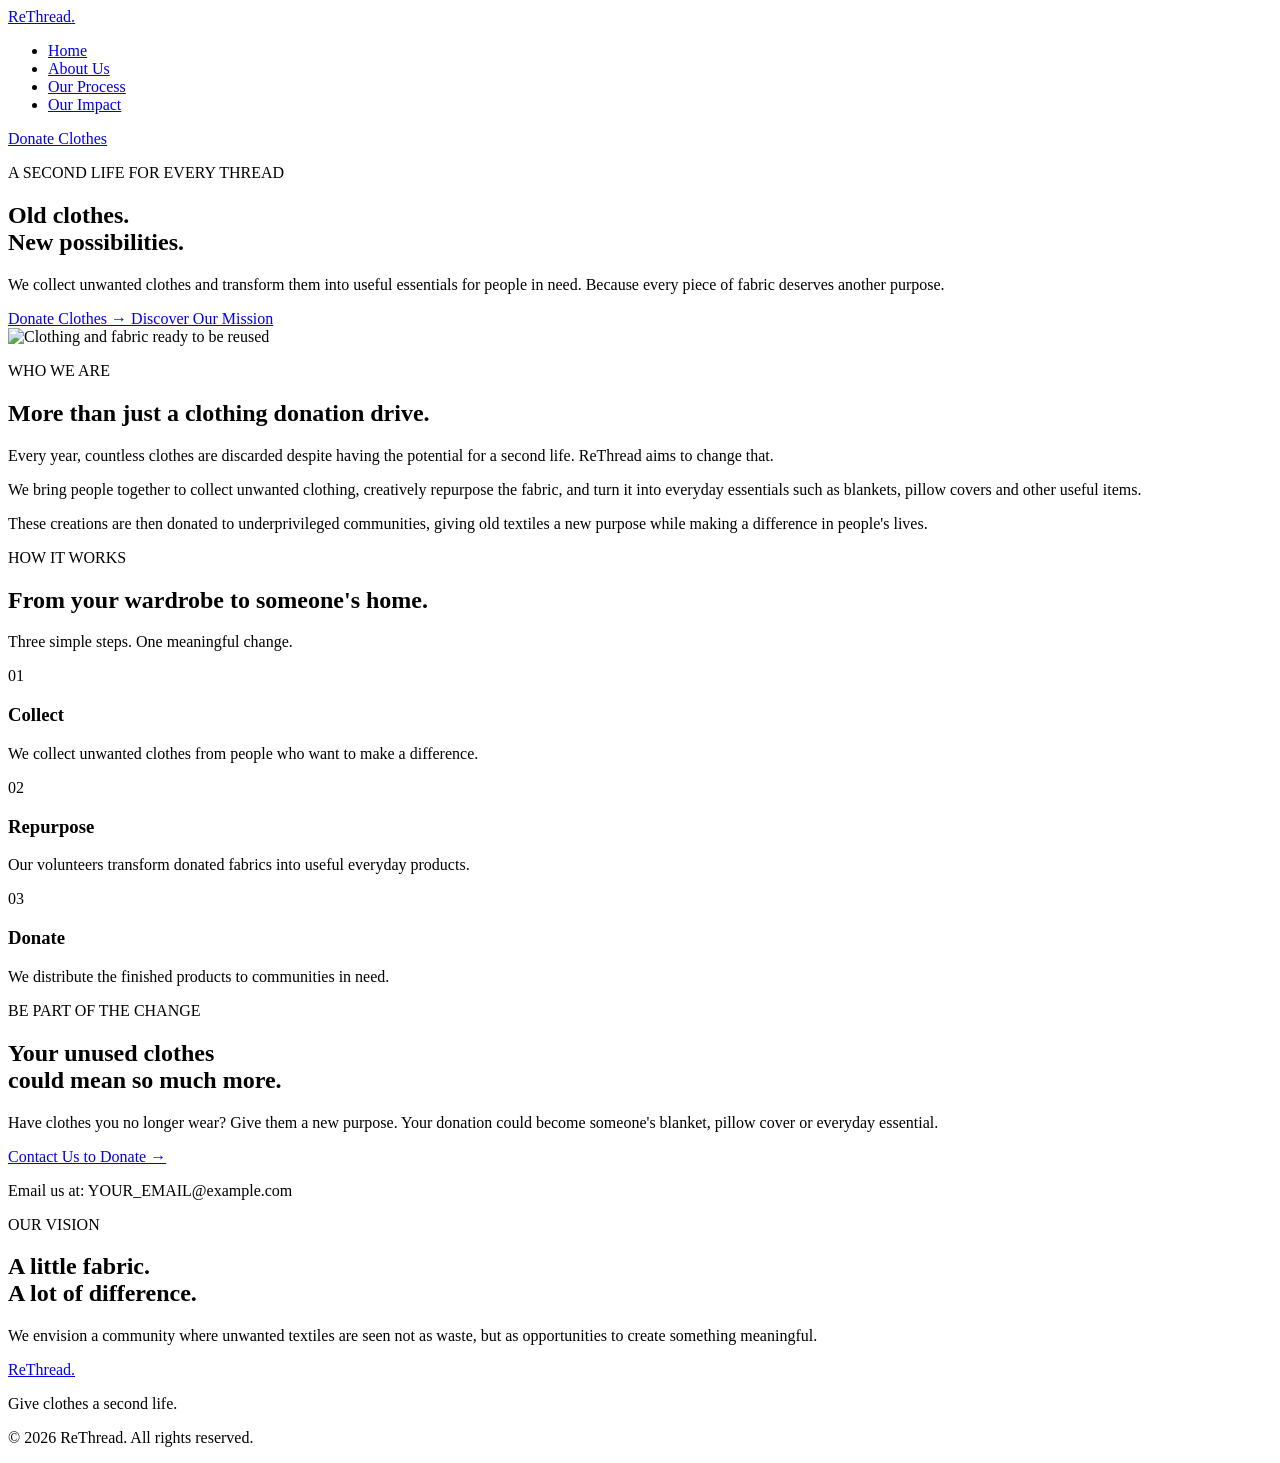
==== index.html @ fa3f4765 "Create index.html" ====
<!DOCTYPE html>
<html lang="en">
<head>
    <meta charset="UTF-8">
    <meta name="viewport" content="width=device-width, initial-scale=1.0">

    <title>ReThread | Give Clothes a Second Life</title>

    <meta name="description" content="ReThread transforms unwanted clothes into useful essentials for people in need. Donate, reuse and make a difference.">

    <link rel="stylesheet" href="style.css">
</head>

<body>

    <!-- NAVIGATION BAR -->
    <header>
        <nav class="navbar">
            <a href="#" class="logo">ReThread<span>.</span></a>

            <ul class="nav-links">
                <li><a href="#home">Home</a></li>
                <li><a href="#about">About Us</a></li>
                <li><a href="#process">Our Process</a></li>
                <li><a href="#impact">Our Impact</a></li>
            </ul>

            <a href="#donate" class="nav-button">Donate Clothes</a>
        </nav>
    </header>


    <!-- HERO SECTION -->
    <section class="hero" id="home">

        <div class="hero-content">
            <p class="eyebrow">A SECOND LIFE FOR EVERY THREAD</p>

            <h1>Old clothes.<br>
                <span>New possibilities.</span>
            </h1>

            <p class="hero-description">
                We collect unwanted clothes and transform them into
                useful essentials for people in need. Because every
                piece of fabric deserves another purpose.
            </p>

            <div class="hero-buttons">
                <a href="#donate" class="primary-button">
                    Donate Clothes →
                </a>

                <a href="#about" class="secondary-button">
                    Discover Our Mission
                </a>
            </div>
        </div>

        <div class="hero-image">
            <img
                src="https://images.unsplash.com/photo-1558618666-fcd25c85cd64?w=900"
                alt="Clothing and fabric ready to be reused">
        </div>

    </section>


    <!-- ABOUT SECTION -->
    <section class="about section" id="about">

        <div class="section-heading">
            <p class="eyebrow">WHO WE ARE</p>
            <h2>More than just a clothing donation drive.</h2>
        </div>

        <div class="about-content">
            <p>
                Every year, countless clothes are discarded despite
                having the potential for a second life.
                ReThread aims to change that.
            </p>

            <p>
                We bring people together to collect unwanted clothing,
                creatively repurpose the fabric, and turn it into
                everyday essentials such as blankets, pillow covers
                and other useful items.
            </p>

            <p>
                These creations are then donated to underprivileged
                communities, giving old textiles a new purpose
                while making a difference in people's lives.
            </p>
        </div>

    </section>


    <!-- PROCESS SECTION -->
    <section class="process section" id="process">

        <div class="section-heading">
            <p class="eyebrow">HOW IT WORKS</p>
            <h2>From your wardrobe to someone's home.</h2>
            <p>Three simple steps. One meaningful change.</p>
        </div>

        <div class="process-cards">

            <div class="process-card">
                <span class="number">01</span>
                <h3>Collect</h3>
                <p>
                    We collect unwanted clothes from people
                    who want to make a difference.
                </p>
            </div>

            <div class="process-card">
                <span class="number">02</span>
                <h3>Repurpose</h3>
                <p>
                    Our volunteers transform donated fabrics
                    into useful everyday products.
                </p>
            </div>

            <div class="process-card">
                <span class="number">03</span>
                <h3>Donate</h3>
                <p>
                    We distribute the finished products
                    to communities in need.
                </p>
            </div>

        </div>

    </section>


    <!-- DONATION SECTION -->
    <section class="donate section" id="donate">

        <p class="eyebrow">BE PART OF THE CHANGE</p>

        <h2>Your unused clothes<br>
            could mean so much more.</h2>

        <p>
            Have clothes you no longer wear?
            Give them a new purpose. Your donation could
            become someone's blanket, pillow cover or
            everyday essential.
        </p>

        <a href="mailto:YOUR_EMAIL@example.com?subject=Clothing%20Donation%20-%20ReThread"
           class="primary-button">
            Contact Us to Donate →
        </a>

        <p class="email-note">
            Email us at: YOUR_EMAIL@example.com
        </p>

    </section>


    <!-- IMPACT SECTION -->
    <section class="impact section" id="impact">

        <p class="eyebrow">OUR VISION</p>

        <h2>A little fabric.<br>
            A lot of difference.</h2>

        <p>
            We envision a community where unwanted textiles
            are seen not as waste, but as opportunities to
            create something meaningful.
        </p>

    </section>


    <!-- FOOTER -->
    <footer>
        <a href="#home" class="logo">ReThread<span>.</span></a>

        <p>Give clothes a second life.</p>

        <p class="copyright">
            © 2026 ReThread. All rights reserved.
        </p>
    </footer>


    <script src="script.js"></script>

</body>
</html>
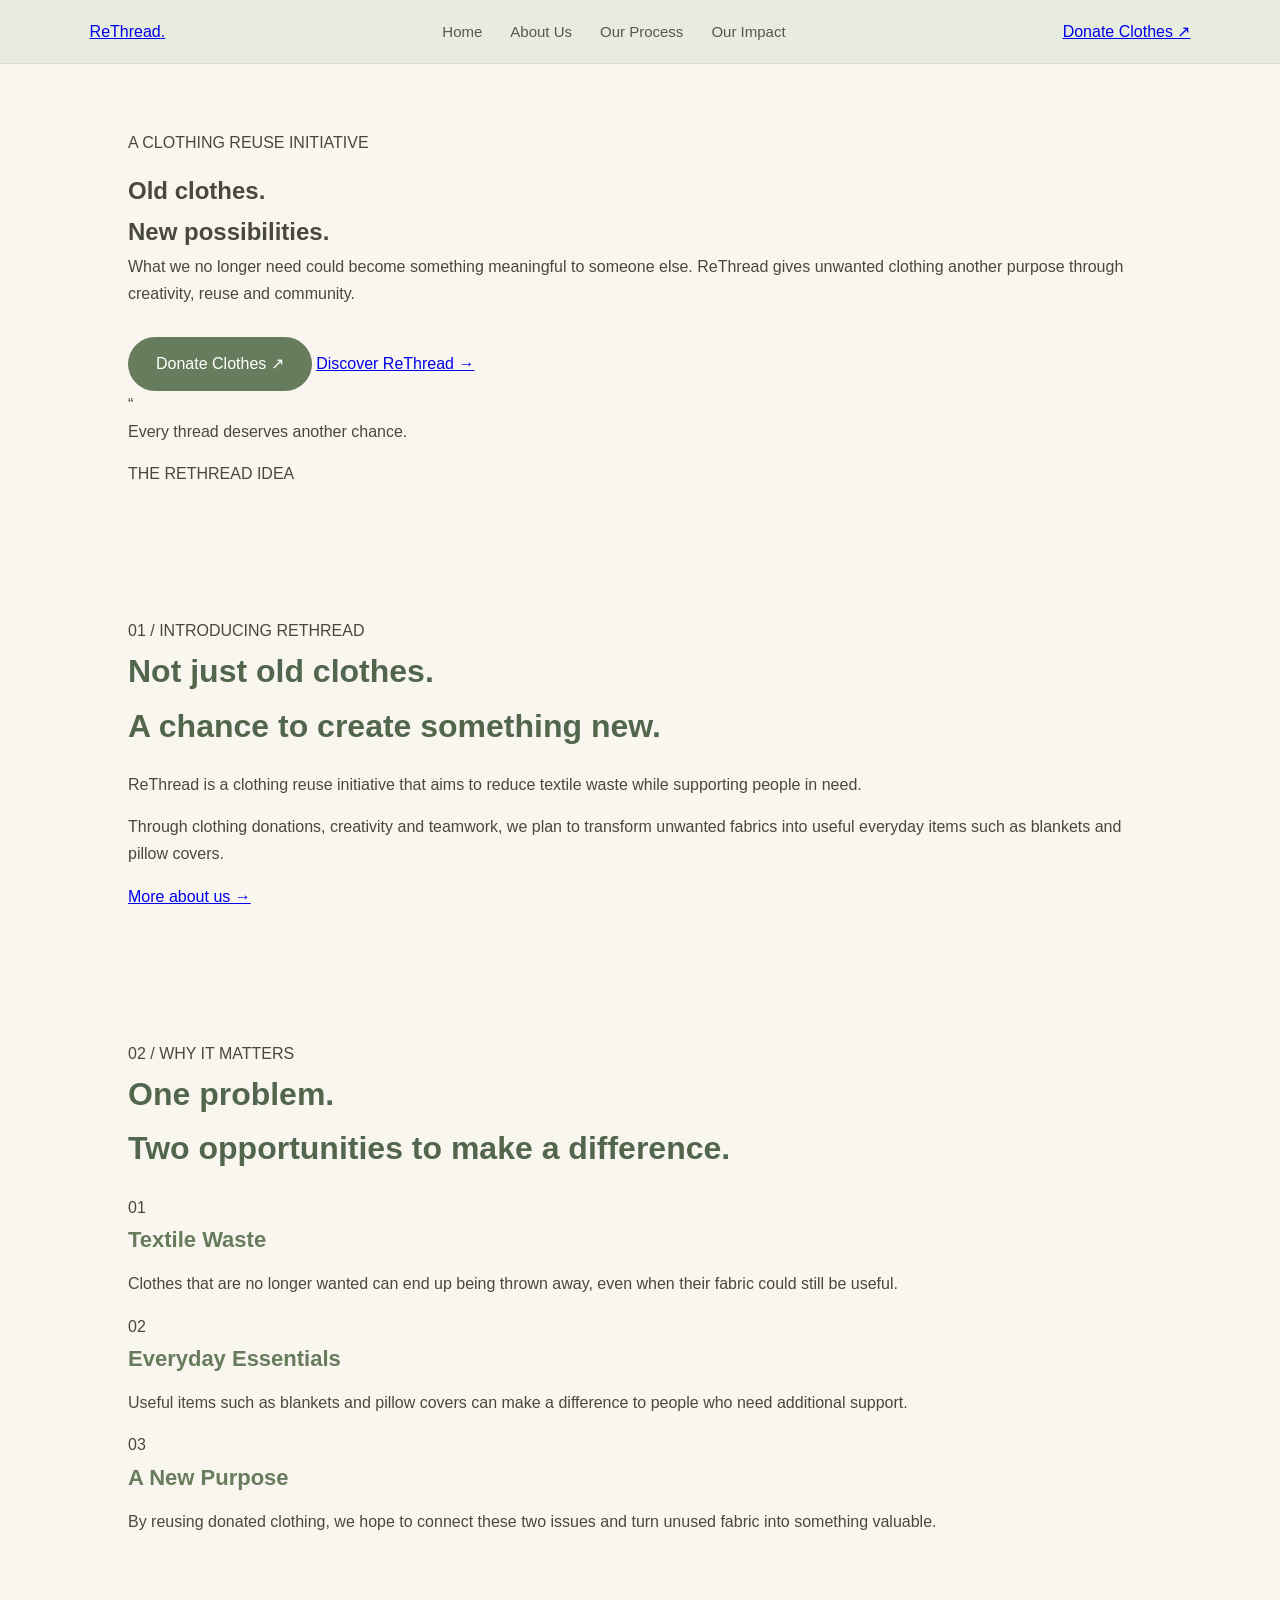
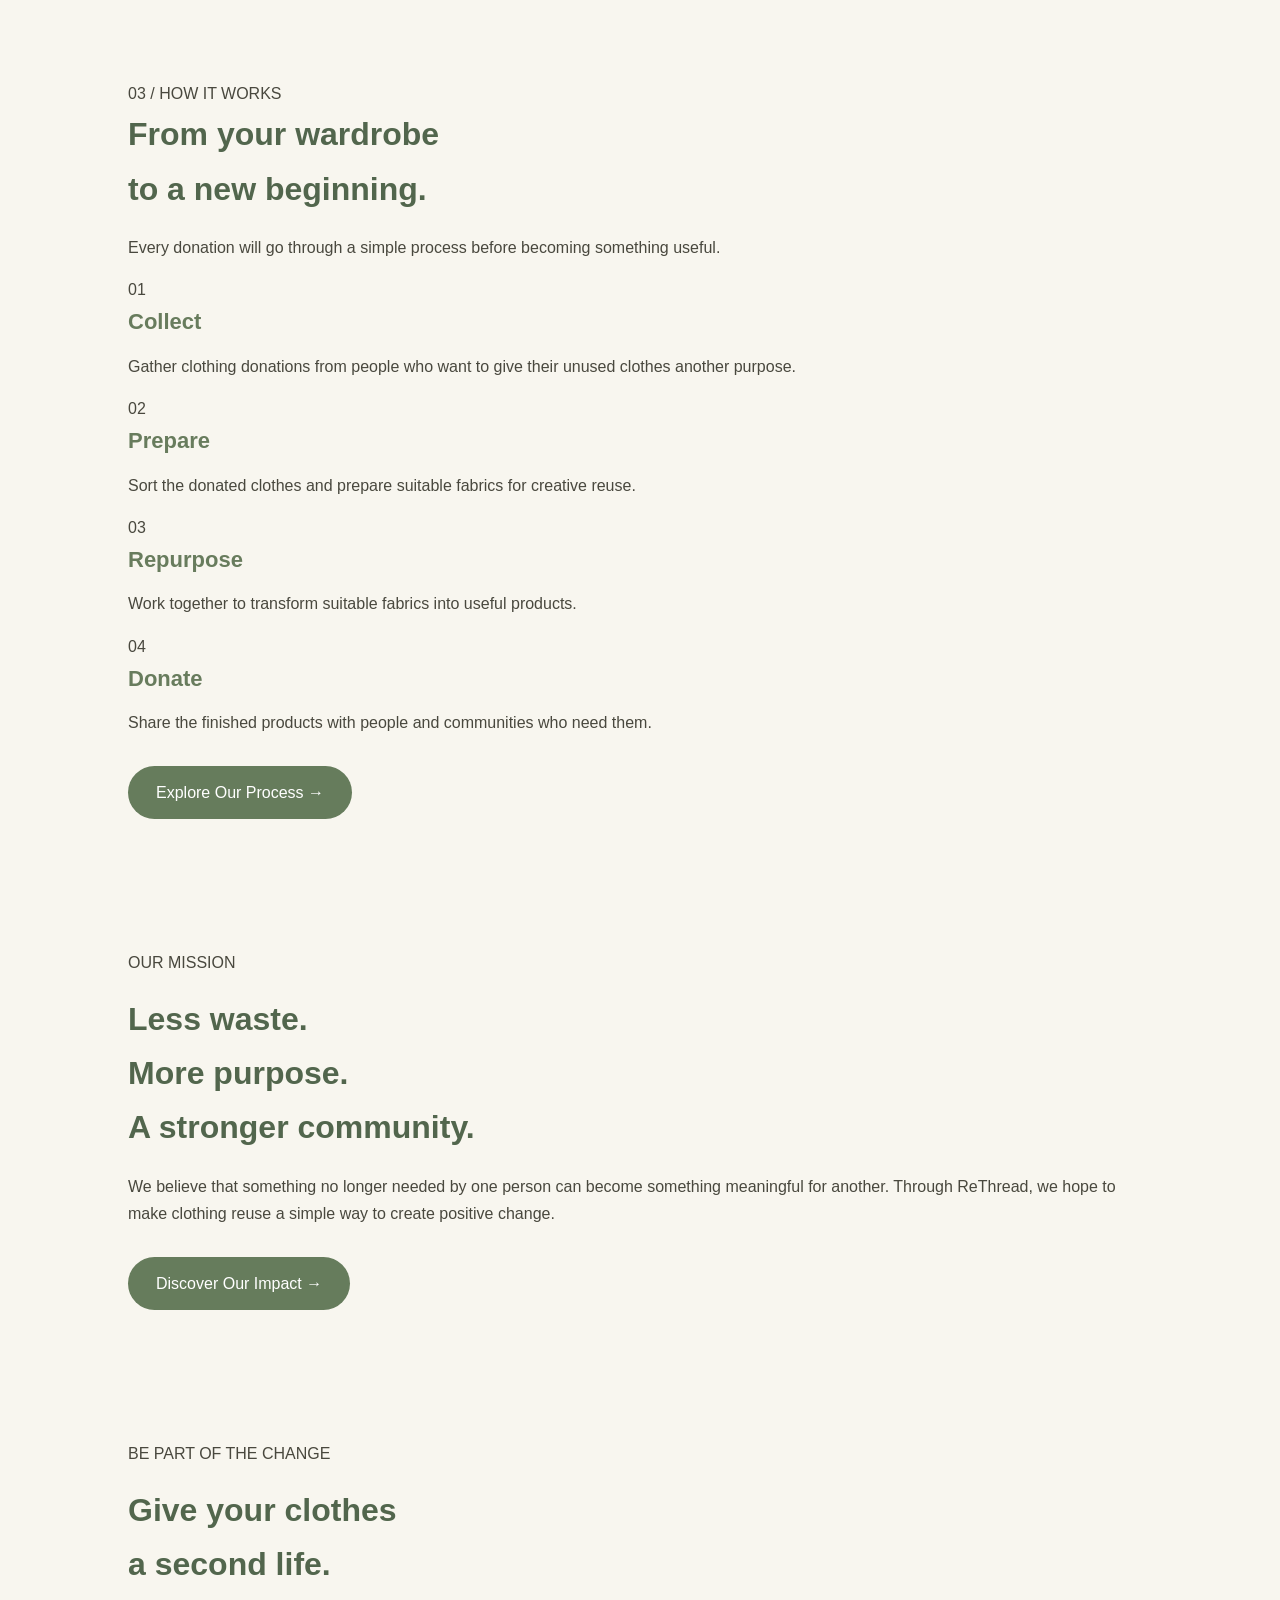
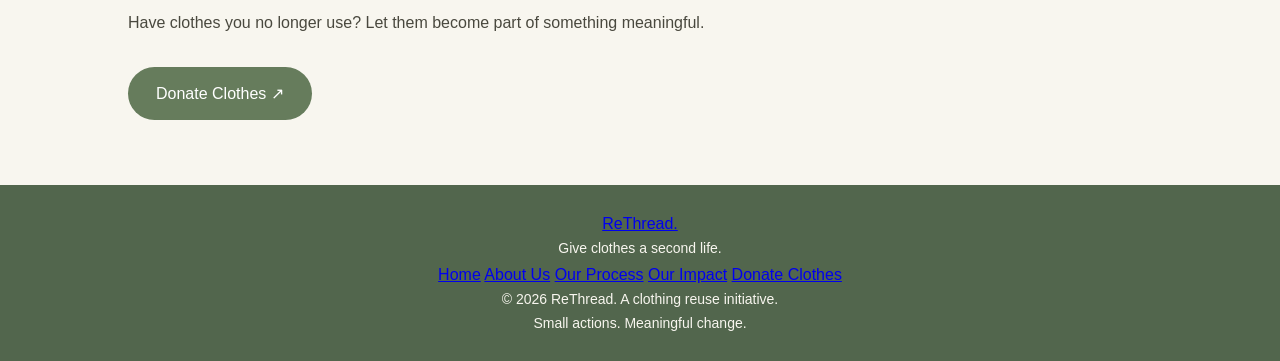
==== commit 6e9227ec: "Update index.html" ====
--- a/index.html
+++ b/index.html
@@ -4,11 +4,7 @@
 <head>
     <meta charset="UTF-8">
     <meta name="viewport" content="width=device-width, initial-scale=1.0">
-
     <title>ReThread | Give Clothes a Second Life</title>
-
-    <meta name="description" content="ReThread transforms unwanted clothes into useful essentials for people in need. Donate, reuse and make a difference.">
-
     <link rel="stylesheet" href="style.css">
 </head>
 
@@ -17,188 +13,273 @@
     <!-- NAVIGATION BAR -->
     <header>
         <nav class="navbar">
-            <a href="#" class="logo">ReThread<span>.</span></a>
+            <a href="index.html" class="logo">ReThread<span>.</span></a>
 
             <ul class="nav-links">
-                <li><a href="#home">Home</a></li>
-                <li><a href="#about">About Us</a></li>
-                <li><a href="#process">Our Process</a></li>
-                <li><a href="#impact">Our Impact</a></li>
+                <li><a href="index.html" class="active">Home</a></li>
+                <li><a href="about.html">About Us</a></li>
+                <li><a href="process.html">Our Process</a></li>
+                <li><a href="impact.html">Our Impact</a></li>
             </ul>
 
-            <a href="#donate" class="nav-button">Donate Clothes</a>
+            <a href="donate.html" class="nav-button">Donate Clothes ↗</a>
         </nav>
     </header>
 
 
-    <!-- HERO SECTION -->
-    <section class="hero" id="home">
-
-        <div class="hero-content">
-            <p class="eyebrow">A SECOND LIFE FOR EVERY THREAD</p>
-
-            <h1>Old clothes.<br>
-                <span>New possibilities.</span>
-            </h1>
-
-            <p class="hero-description">
-                We collect unwanted clothes and transform them into
-                useful essentials for people in need. Because every
-                piece of fabric deserves another purpose.
+    <main>
+
+        <!-- HERO SECTION -->
+        <section class="home-hero">
+            <div class="hero-content">
+                <p class="eyebrow">A CLOTHING REUSE INITIATIVE</p>
+
+                <h1>
+                    Old clothes.<br>
+                    <span>New possibilities.</span>
+                </h1>
+
+                <p class="hero-description">
+                    What we no longer need could become something
+                    meaningful to someone else. ReThread gives
+                    unwanted clothing another purpose through
+                    creativity, reuse and community.
+                </p>
+
+                <div class="hero-buttons">
+                    <a href="donate.html" class="button">
+                        Donate Clothes ↗
+                    </a>
+
+                    <a href="about.html" class="text-link">
+                        Discover ReThread →
+                    </a>
+                </div>
+            </div>
+
+            <div class="hero-side">
+                <div class="hero-quote">
+                    <span class="quote-mark">“</span>
+                    <p>
+                        Every thread deserves another chance.
+                    </p>
+                    <span class="quote-label">THE RETHREAD IDEA</span>
+                </div>
+            </div>
+        </section>
+
+
+        <!-- INTRODUCTION -->
+        <section class="home-intro">
+            <div class="section-label">
+                <span>01</span> / INTRODUCING RETHREAD
+            </div>
+
+            <div class="intro-content">
+                <h2>
+                    Not just old clothes.<br>
+                    <span>A chance to create something new.</span>
+                </h2>
+
+                <div class="intro-text">
+                    <p>
+                        ReThread is a clothing reuse initiative
+                        that aims to reduce textile waste while
+                        supporting people in need.
+                    </p>
+
+                    <p>
+                        Through clothing donations, creativity
+                        and teamwork, we plan to transform
+                        unwanted fabrics into useful everyday
+                        items such as blankets and pillow covers.
+                    </p>
+
+                    <a href="about.html" class="text-link">
+                        More about us →
+                    </a>
+                </div>
+            </div>
+        </section>
+
+
+        <!-- WHY RETHREAD -->
+        <section class="home-problem">
+            <div class="section-label">
+                <span>02</span> / WHY IT MATTERS
+            </div>
+
+            <h2>
+                One problem.<br>
+                Two opportunities to make a difference.
+            </h2>
+
+            <div class="problem-grid">
+
+                <div class="problem-card">
+                    <span class="card-number">01</span>
+                    <h3>Textile Waste</h3>
+                    <p>
+                        Clothes that are no longer wanted can
+                        end up being thrown away, even when
+                        their fabric could still be useful.
+                    </p>
+                </div>
+
+                <div class="problem-card">
+                    <span class="card-number">02</span>
+                    <h3>Everyday Essentials</h3>
+                    <p>
+                        Useful items such as blankets and
+                        pillow covers can make a difference
+                        to people who need additional support.
+                    </p>
+                </div>
+
+                <div class="problem-card featured-card">
+                    <span class="card-number">03</span>
+                    <h3>A New Purpose</h3>
+                    <p>
+                        By reusing donated clothing, we hope
+                        to connect these two issues and turn
+                        unused fabric into something valuable.
+                    </p>
+                </div>
+
+            </div>
+        </section>
+
+
+        <!-- HOW IT WORKS -->
+        <section class="home-process">
+            <div class="section-label">
+                <span>03</span> / HOW IT WORKS
+            </div>
+
+            <div class="process-heading">
+                <h2>From your wardrobe<br>to a new beginning.</h2>
+
+                <p>
+                    Every donation will go through a simple
+                    process before becoming something useful.
+                </p>
+            </div>
+
+            <div class="process-grid">
+
+                <div class="process-card">
+                    <span>01</span>
+                    <h3>Collect</h3>
+                    <p>
+                        Gather clothing donations from
+                        people who want to give their
+                        unused clothes another purpose.
+                    </p>
+                </div>
+
+                <div class="process-card">
+                    <span>02</span>
+                    <h3>Prepare</h3>
+                    <p>
+                        Sort the donated clothes and
+                        prepare suitable fabrics for
+                        creative reuse.
+                    </p>
+                </div>
+
+                <div class="process-card">
+                    <span>03</span>
+                    <h3>Repurpose</h3>
+                    <p>
+                        Work together to transform
+                        suitable fabrics into useful
+                        products.
+                    </p>
+                </div>
+
+                <div class="process-card">
+                    <span>04</span>
+                    <h3>Donate</h3>
+                    <p>
+                        Share the finished products
+                        with people and communities
+                        who need them.
+                    </p>
+                </div>
+
+            </div>
+
+            <a href="process.html" class="button">
+                Explore Our Process →
+            </a>
+        </section>
+
+
+        <!-- MISSION -->
+        <section class="home-mission">
+            <p class="eyebrow">OUR MISSION</p>
+
+            <h2>
+                Less waste.<br>
+                More purpose.<br>
+                A stronger community.
+            </h2>
+
+            <p>
+                We believe that something no longer needed
+                by one person can become something meaningful
+                for another. Through ReThread, we hope to
+                make clothing reuse a simple way to create
+                positive change.
             </p>
 
-            <div class="hero-buttons">
-                <a href="#donate" class="primary-button">
-                    Donate Clothes →
-                </a>
-
-                <a href="#about" class="secondary-button">
-                    Discover Our Mission
-                </a>
+            <a href="impact.html" class="button light-button">
+                Discover Our Impact →
+            </a>
+        </section>
+
+
+        <!-- FINAL CALL TO ACTION -->
+        <section class="home-cta">
+            <div>
+                <p class="eyebrow">BE PART OF THE CHANGE</p>
+                <h2>Give your clothes<br>a second life.</h2>
+                <p>
+                    Have clothes you no longer use?
+                    Let them become part of something meaningful.
+                </p>
+            </div>
+
+            <a href="donate.html" class="button">
+                Donate Clothes ↗
+            </a>
+        </section>
+
+    </main>
+
+
+    <!-- FOOTER -->
+    <footer class="site-footer">
+        <div class="footer-top">
+            <div>
+                <a href="index.html" class="footer-logo">ReThread.</a>
+                <p>Give clothes a second life.</p>
+            </div>
+
+            <div class="footer-links">
+                <a href="index.html">Home</a>
+                <a href="about.html">About Us</a>
+                <a href="process.html">Our Process</a>
+                <a href="impact.html">Our Impact</a>
+                <a href="donate.html">Donate Clothes</a>
             </div>
         </div>
 
-        <div class="hero-image">
-            <img
-                src="https://images.unsplash.com/photo-1558618666-fcd25c85cd64?w=900"
-                alt="Clothing and fabric ready to be reused">
+        <div class="footer-bottom">
+            <p>© 2026 ReThread. A clothing reuse initiative.</p>
+            <p>Small actions. Meaningful change.</p>
         </div>
-
-    </section>
-
-
-    <!-- ABOUT SECTION -->
-    <section class="about section" id="about">
-
-        <div class="section-heading">
-            <p class="eyebrow">WHO WE ARE</p>
-            <h2>More than just a clothing donation drive.</h2>
-        </div>
-
-        <div class="about-content">
-            <p>
-                Every year, countless clothes are discarded despite
-                having the potential for a second life.
-                ReThread aims to change that.
-            </p>
-
-            <p>
-                We bring people together to collect unwanted clothing,
-                creatively repurpose the fabric, and turn it into
-                everyday essentials such as blankets, pillow covers
-                and other useful items.
-            </p>
-
-            <p>
-                These creations are then donated to underprivileged
-                communities, giving old textiles a new purpose
-                while making a difference in people's lives.
-            </p>
-        </div>
-
-    </section>
-
-
-    <!-- PROCESS SECTION -->
-    <section class="process section" id="process">
-
-        <div class="section-heading">
-            <p class="eyebrow">HOW IT WORKS</p>
-            <h2>From your wardrobe to someone's home.</h2>
-            <p>Three simple steps. One meaningful change.</p>
-        </div>
-
-        <div class="process-cards">
-
-            <div class="process-card">
-                <span class="number">01</span>
-                <h3>Collect</h3>
-                <p>
-                    We collect unwanted clothes from people
-                    who want to make a difference.
-                </p>
-            </div>
-
-            <div class="process-card">
-                <span class="number">02</span>
-                <h3>Repurpose</h3>
-                <p>
-                    Our volunteers transform donated fabrics
-                    into useful everyday products.
-                </p>
-            </div>
-
-            <div class="process-card">
-                <span class="number">03</span>
-                <h3>Donate</h3>
-                <p>
-                    We distribute the finished products
-                    to communities in need.
-                </p>
-            </div>
-
-        </div>
-
-    </section>
-
-
-    <!-- DONATION SECTION -->
-    <section class="donate section" id="donate">
-
-        <p class="eyebrow">BE PART OF THE CHANGE</p>
-
-        <h2>Your unused clothes<br>
-            could mean so much more.</h2>
-
-        <p>
-            Have clothes you no longer wear?
-            Give them a new purpose. Your donation could
-            become someone's blanket, pillow cover or
-            everyday essential.
-        </p>
-
-        <a href="mailto:YOUR_EMAIL@example.com?subject=Clothing%20Donation%20-%20ReThread"
-           class="primary-button">
-            Contact Us to Donate →
-        </a>
-
-        <p class="email-note">
-            Email us at: YOUR_EMAIL@example.com
-        </p>
-
-    </section>
-
-
-    <!-- IMPACT SECTION -->
-    <section class="impact section" id="impact">
-
-        <p class="eyebrow">OUR VISION</p>
-
-        <h2>A little fabric.<br>
-            A lot of difference.</h2>
-
-        <p>
-            We envision a community where unwanted textiles
-            are seen not as waste, but as opportunities to
-            create something meaningful.
-        </p>
-
-    </section>
-
-
-    <!-- FOOTER -->
-    <footer>
-        <a href="#home" class="logo">ReThread<span>.</span></a>
-
-        <p>Give clothes a second life.</p>
-
-        <p class="copyright">
-            © 2026 ReThread. All rights reserved.
-        </p>
     </footer>
-
-
-    <script src="script.js"></script>
 
 </body>
 </html>
--- a/style.css
+++ b/style.css
@@ -0,0 +1,291 @@
+
+/* =========================
+   GENERAL STYLING
+========================= */
+
+* {
+    margin: 0;
+    padding: 0;
+    box-sizing: border-box;
+}
+
+body {
+    font-family: "Trebuchet MS", Arial, sans-serif;
+    background-color: #f8f6ef;
+    color: #49483e;
+    line-height: 1.7;
+}
+
+/* =========================
+   NAVIGATION BAR
+========================= */
+
+header {
+    background-color: #e8ecdf;
+    padding: 18px 7%;
+    border-bottom: 1px solid #d9dfcf;
+}
+
+nav {
+    display: flex;
+    justify-content: space-between;
+    align-items: center;
+    gap: 20px;
+}
+
+nav h1 {
+    color: #52664d;
+    font-size: 30px;
+    letter-spacing: 1px;
+}
+
+nav ul {
+    display: flex;
+    align-items: center;
+    gap: 28px;
+    list-style: none;
+}
+
+nav ul li a {
+    text-decoration: none;
+    color: #55594d;
+    font-size: 15px;
+    transition: color 0.3s ease;
+}
+
+nav ul li a:hover {
+    color: #879b76;
+}
+
+/* =========================
+   GENERAL SECTIONS
+========================= */
+
+main {
+    width: 100%;
+}
+
+section {
+    padding: 65px 10%;
+}
+
+h2 {
+    color: #52664d;
+    font-size: 32px;
+    margin-bottom: 18px;
+    font-weight: 600;
+}
+
+h3 {
+    color: #687c5d;
+    font-size: 22px;
+    margin-bottom: 12px;
+}
+
+p {
+    font-size: 16px;
+    margin-bottom: 15px;
+}
+
+/* =========================
+   HOMEPAGE HERO
+========================= */
+
+.hero {
+    background-color: #e8ecdf;
+    text-align: center;
+    padding: 110px 10%;
+}
+
+.hero h2 {
+    font-size: 48px;
+    max-width: 800px;
+    margin: 0 auto 20px;
+}
+
+.hero p {
+    max-width: 650px;
+    margin: 0 auto;
+    font-size: 18px;
+}
+
+/* =========================
+   OTHER PAGE HERO SECTIONS
+========================= */
+
+.page-hero {
+    background-color: #e8ecdf;
+    text-align: center;
+    padding: 90px 10%;
+}
+
+.page-hero h2 {
+    font-size: 42px;
+}
+
+.page-hero p {
+    max-width: 700px;
+    margin: 0 auto;
+    font-size: 18px;
+}
+
+/* =========================
+   CONTENT SECTIONS
+========================= */
+
+.intro,
+.donation-info,
+.our-story,
+.our-vision,
+.environmental-impact {
+    background-color: #f8f6ef;
+}
+
+.why-rethread,
+.our-values,
+.donation-guidelines,
+.community-impact {
+    background-color: #eeefe6;
+}
+
+.mission,
+.how-to-donate,
+.our-goals,
+.tracking-progress {
+    background-color: #e8ecdf;
+}
+
+/* =========================
+   LISTS
+========================= */
+
+section ul {
+    padding-left: 25px;
+    margin: 15px 0;
+}
+
+section ul li {
+    margin-bottom: 10px;
+}
+
+/* =========================
+   PROCESS STEPS
+========================= */
+
+.process-step {
+    background-color: #eeefe6;
+    margin: 25px auto;
+    padding: 30px;
+    border-radius: 12px;
+    max-width: 900px;
+}
+
+.process-step h3 {
+    color: #52664d;
+}
+
+/* =========================
+   BUTTONS AND LINKS
+========================= */
+
+.button {
+    display: inline-block;
+    background-color: #667c5c;
+    color: white;
+    padding: 13px 28px;
+    border-radius: 30px;
+    text-decoration: none;
+    margin-top: 15px;
+    transition: background-color 0.3s ease,
+                transform 0.3s ease;
+}
+
+.button:hover {
+    background-color: #4f6348;
+    transform: translateY(-2px);
+}
+
+a {
+    transition: color 0.3s ease;
+}
+
+/* =========================
+   CLOSING MESSAGES
+========================= */
+
+.closing-message {
+    text-align: center;
+    background-color: #e8ecdf;
+    padding: 75px 10%;
+}
+
+.closing-message p {
+    max-width: 650px;
+    margin: 0 auto 15px;
+}
+
+/* =========================
+   FOOTER
+========================= */
+
+footer {
+    background-color: #52664d;
+    color: #f8f6ef;
+    text-align: center;
+    padding: 25px;
+}
+
+footer p {
+    margin: 0;
+    font-size: 14px;
+}
+
+/* =========================
+   MOBILE RESPONSIVENESS
+========================= */
+
+@media (max-width: 768px) {
+
+    header {
+        padding: 20px 5%;
+    }
+
+    nav {
+        flex-direction: column;
+    }
+
+    nav ul {
+        flex-wrap: wrap;
+        justify-content: center;
+        gap: 12px 20px;
+    }
+
+    nav ul li a {
+        font-size: 14px;
+    }
+
+    section {
+        padding: 45px 7%;
+    }
+
+    .hero,
+    .page-hero {
+        padding: 70px 7%;
+    }
+
+    .hero h2 {
+        font-size: 34px;
+    }
+
+    .page-hero h2 {
+        font-size: 32px;
+    }
+
+    h2 {
+        font-size: 27px;
+    }
+
+    .process-step {
+        padding: 22px;
+    }
+}
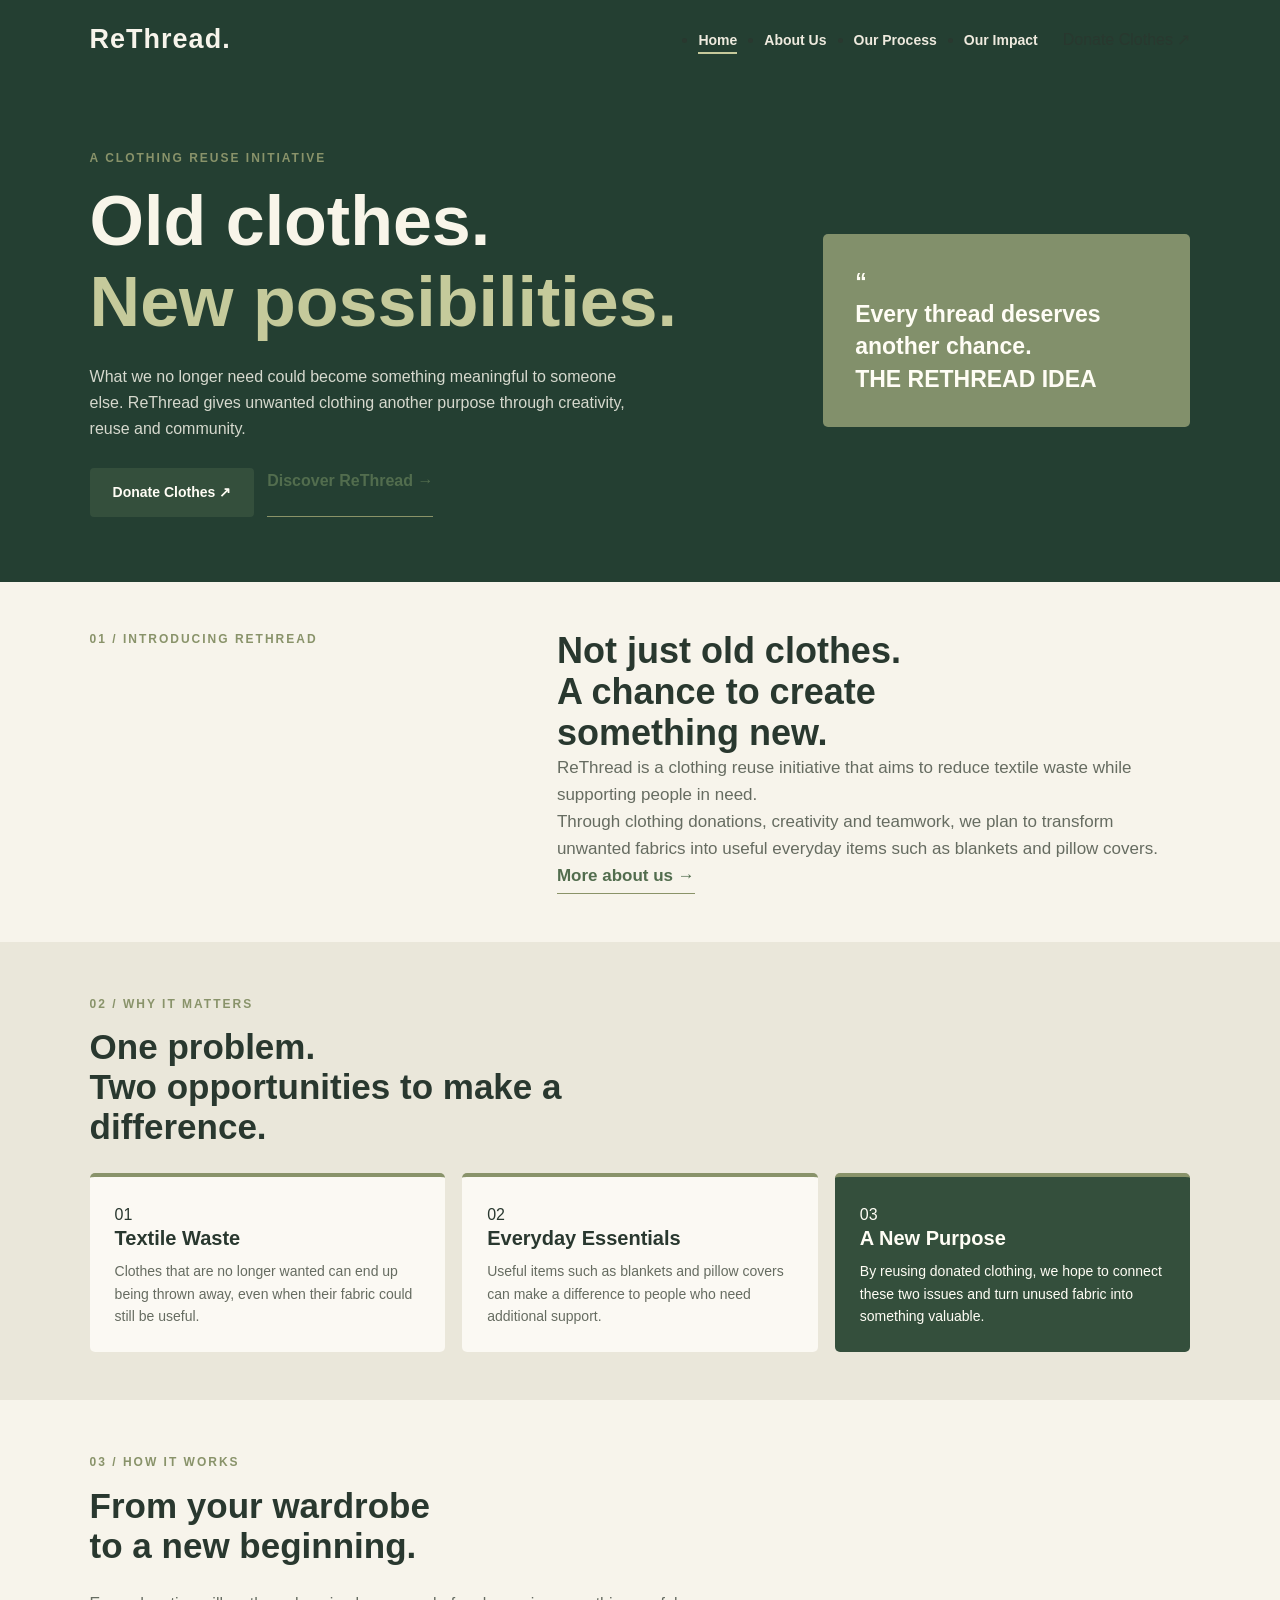
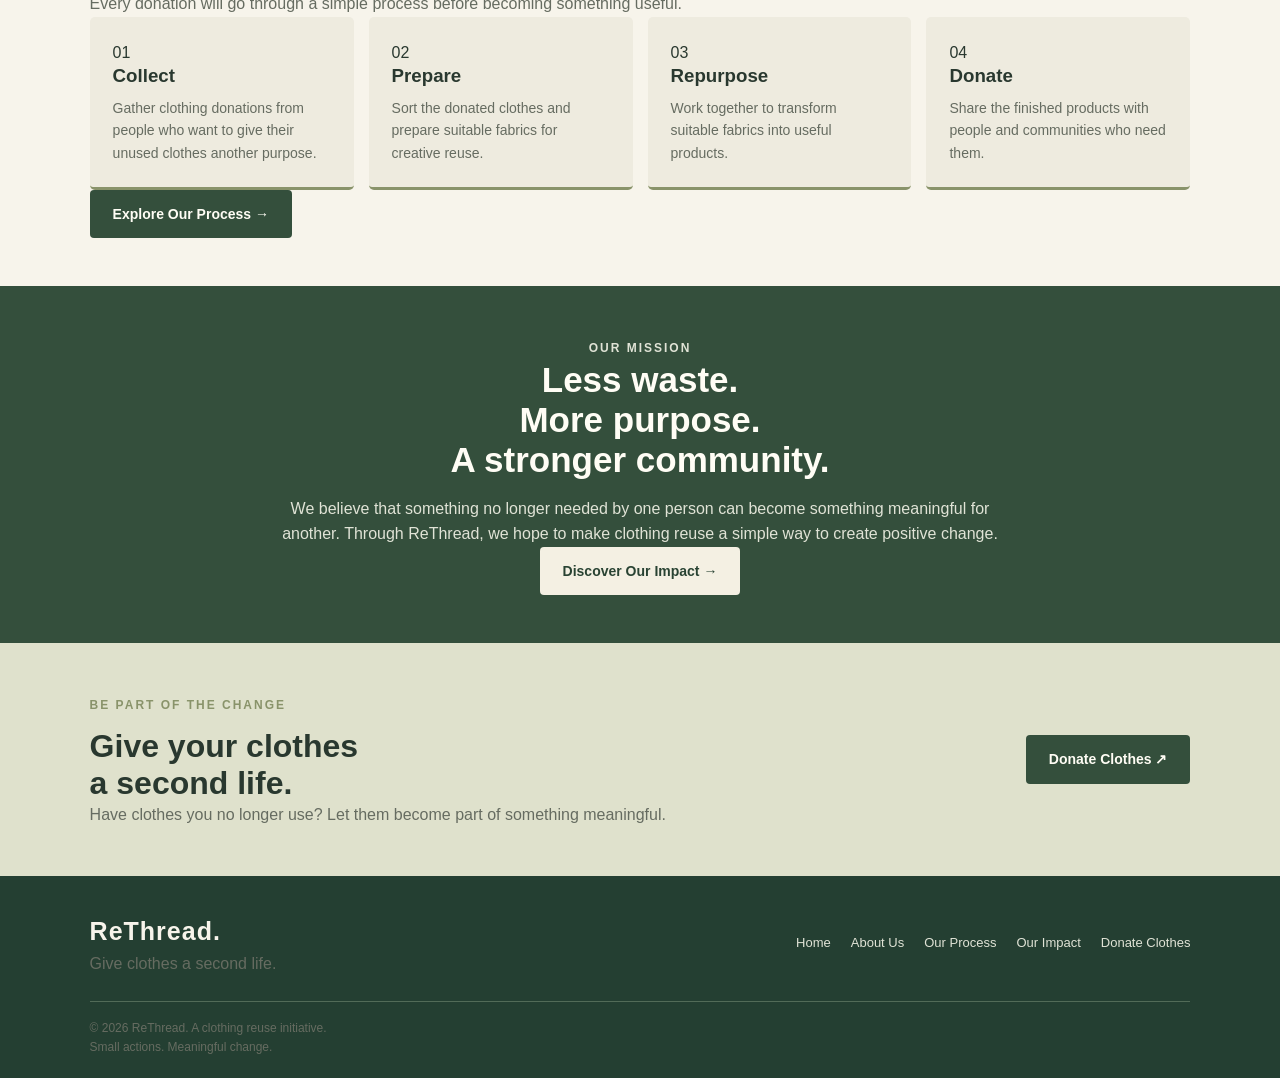
==== commit 5c113ccc: "Update index.html" ====
--- a/index.html
+++ b/index.html
@@ -2,6 +2,7 @@
 <!DOCTYPE html>
 <html lang="en">
 <head>
+    <link rel="icon" type="image/png" href="rethread-favicon.png">
     <meta charset="UTF-8">
     <meta name="viewport" content="width=device-width, initial-scale=1.0">
     <title>ReThread | Give Clothes a Second Life</title>
--- a/style.css
+++ b/style.css
@@ -1,7 +1,9 @@
 
-/* =========================
-   GENERAL STYLING
-========================= */
+/* ================================
+   RETHREAD — MAIN STYLESHEET
+================================ */
+
+/* 1. GENERAL STYLES */
 
 * {
     margin: 0;
@@ -9,283 +11,998 @@
     box-sizing: border-box;
 }
 
+html {
+    scroll-behavior: smooth;
+}
+
 body {
     font-family: "Trebuchet MS", Arial, sans-serif;
-    background-color: #f8f6ef;
-    color: #49483e;
-    line-height: 1.7;
-}
-
-/* =========================
-   NAVIGATION BAR
-========================= */
+    background-color: #f7f4eb;
+    color: #29382f;
+    line-height: 1.6;
+}
+
+a {
+    color: inherit;
+    text-decoration: none;
+}
+
+h1, h2, h3 {
+    line-height: 1.15;
+    font-weight: 700;
+}
+
+p {
+    color: #666c61;
+}
+
+section {
+    padding: 48px 7%;
+}
+
+button, a {
+    transition: 0.25s ease;
+}
+
+
+/* 2. NAVIGATION BAR */
 
 header {
-    background-color: #e8ecdf;
+    background-color: #243f32;
     padding: 18px 7%;
-    border-bottom: 1px solid #d9dfcf;
-}
-
-nav {
+    position: sticky;
+    top: 0;
+    z-index: 100;
+}
+
+.navbar {
     display: flex;
     justify-content: space-between;
     align-items: center;
-    gap: 20px;
-}
-
-nav h1 {
-    color: #52664d;
-    font-size: 30px;
+    gap: 25px;
+}
+
+.logo {
+    color: #f7f4eb;
+    font-size: 27px;
+    font-weight: bold;
     letter-spacing: 1px;
 }
 
-nav ul {
+.nav-links {
     display: flex;
     align-items: center;
-    gap: 28px;
-    list-style: none;
-}
-
-nav ul li a {
-    text-decoration: none;
-    color: #55594d;
-    font-size: 15px;
-    transition: color 0.3s ease;
-}
-
-nav ul li a:hover {
-    color: #879b76;
-}
-
-/* =========================
-   GENERAL SECTIONS
-========================= */
-
-main {
+    justify-content: flex-end;
+    gap: 27px;
+    margin-left: auto;
+}
+
+.nav-links a {
+    color: #eeeade;
+    font-size: 14px;
+    font-weight: 600;
+    position: relative;
+}
+
+.nav-links a:not(.nav-button)::after {
+    content: "";
+    position: absolute;
+    left: 0;
+    bottom: -6px;
+    width: 0;
+    height: 2px;
+    background-color: #c6c99b;
+    transition: width 0.25s ease;
+}
+
+.nav-links a:hover::after,
+.nav-links a.active::after {
     width: 100%;
 }
 
-section {
-    padding: 65px 10%;
-}
-
-h2 {
-    color: #52664d;
-    font-size: 32px;
-    margin-bottom: 18px;
-    font-weight: 600;
-}
-
-h3 {
-    color: #687c5d;
-    font-size: 22px;
-    margin-bottom: 12px;
-}
-
-p {
-    font-size: 16px;
-    margin-bottom: 15px;
-}
-
-/* =========================
-   HOMEPAGE HERO
-========================= */
-
-.hero {
-    background-color: #e8ecdf;
-    text-align: center;
-    padding: 110px 10%;
-}
-
-.hero h2 {
-    font-size: 48px;
-    max-width: 800px;
-    margin: 0 auto 20px;
-}
-
-.hero p {
-    max-width: 650px;
-    margin: 0 auto;
-    font-size: 18px;
-}
-
-/* =========================
-   OTHER PAGE HERO SECTIONS
-========================= */
-
-.page-hero {
-    background-color: #e8ecdf;
-    text-align: center;
-    padding: 90px 10%;
-}
-
-.page-hero h2 {
-    font-size: 42px;
-}
-
-.page-hero p {
-    max-width: 700px;
-    margin: 0 auto;
-    font-size: 18px;
-}
-
-/* =========================
-   CONTENT SECTIONS
-========================= */
-
-.intro,
-.donation-info,
-.our-story,
-.our-vision,
-.environmental-impact {
-    background-color: #f8f6ef;
-}
-
-.why-rethread,
-.our-values,
-.donation-guidelines,
-.community-impact {
-    background-color: #eeefe6;
-}
-
-.mission,
-.how-to-donate,
-.our-goals,
-.tracking-progress {
-    background-color: #e8ecdf;
-}
-
-/* =========================
-   LISTS
-========================= */
-
-section ul {
-    padding-left: 25px;
-    margin: 15px 0;
-}
-
-section ul li {
-    margin-bottom: 10px;
-}
-
-/* =========================
-   PROCESS STEPS
-========================= */
-
-.process-step {
-    background-color: #eeefe6;
-    margin: 25px auto;
-    padding: 30px;
-    border-radius: 12px;
-    max-width: 900px;
-}
-
-.process-step h3 {
-    color: #52664d;
-}
-
-/* =========================
-   BUTTONS AND LINKS
-========================= */
+.nav-links a:hover {
+    color: #d8d9b5;
+}
+
+.nav-links .nav-button {
+    background-color: #e9e5d6;
+    color: #243f32;
+    padding: 10px 18px;
+    border-radius: 4px;
+}
+
+.nav-links .nav-button:hover {
+    background-color: #c9cfaa;
+    transform: translateY(-2px);
+}
+
+
+/* 3. BUTTONS AND SMALL LABELS */
 
 .button {
     display: inline-block;
-    background-color: #667c5c;
-    color: white;
-    padding: 13px 28px;
-    border-radius: 30px;
-    text-decoration: none;
-    margin-top: 15px;
-    transition: background-color 0.3s ease,
-                transform 0.3s ease;
+    background-color: #344f3c;
+    color: #fffdf5;
+    padding: 13px 23px;
+    border-radius: 4px;
+    font-size: 14px;
+    font-weight: bold;
 }
 
 .button:hover {
-    background-color: #4f6348;
+    background-color: #526d4e;
     transform: translateY(-2px);
 }
 
-a {
-    transition: color 0.3s ease;
-}
-
-/* =========================
-   CLOSING MESSAGES
-========================= */
-
-.closing-message {
+.light-button {
+    display: inline-block;
+    background-color: #f4f0e3;
+    color: #294333;
+    padding: 13px 23px;
+    border-radius: 4px;
+    font-size: 14px;
+    font-weight: bold;
+}
+
+.light-button:hover {
+    background-color: #d9dfbd;
+    transform: translateY(-2px);
+}
+
+.text-link {
+    display: inline-block;
+    color: #526d4e;
+    font-weight: bold;
+    border-bottom: 1px solid #8a9368;
+    padding-bottom: 3px;
+}
+
+.text-link:hover {
+    color: #243f32;
+}
+
+.eyebrow,
+.section-label,
+.step-label {
+    display: inline-block;
+    color: #89936a;
+    font-size: 12px;
+    font-weight: bold;
+    letter-spacing: 2px;
+    text-transform: uppercase;
+    margin-bottom: 13px;
+}
+
+
+/* 4. HOME PAGE — HERO */
+
+.home-hero {
+    background-color: #243f32;
+    color: #f7f4eb;
+    min-height: 430px;
+    padding: 65px 7%;
+    display: grid;
+    grid-template-columns: 1.5fr 0.8fr;
+    align-items: center;
+    gap: 45px;
+}
+
+.hero-content h1 {
+    font-size: clamp(42px, 6vw, 70px);
+    max-width: 720px;
+    margin-bottom: 22px;
+    color: #f8f5e9;
+}
+
+.hero-content h1 span {
+    color: #c5ca9b;
+}
+
+.hero-description {
+    color: #d6d9ce;
+    max-width: 540px;
+    margin-bottom: 27px;
+    font-size: 16px;
+}
+
+.hero-buttons {
+    display: flex;
+    flex-wrap: wrap;
+    gap: 13px;
+}
+
+.hero-side {
+    background-color: #82906b;
+    padding: 32px;
+    border-radius: 5px;
+    color: #fffdf5;
+}
+
+.hero-side p,
+.hero-quote {
+    color: #fffdf5;
+}
+
+.hero-quote {
+    font-size: 23px;
+    font-weight: bold;
+    line-height: 1.4;
+}
+
+
+/* 5. HOME PAGE — INTRODUCTION */
+
+.home-intro {
+    display: grid;
+    grid-template-columns: 0.8fr 1.2fr;
+    gap: 45px;
+    align-items: start;
+    background-color: #f7f4eb;
+}
+
+.home-intro h2 {
+    font-size: 36px;
+    max-width: 400px;
+}
+
+.intro-text {
+    font-size: 17px;
+    max-width: 680px;
+}
+
+
+/* 6. HOME PAGE — PROBLEM SECTION */
+
+.home-problem {
+    background-color: #eae7da;
+}
+
+.home-problem h2 {
+    font-size: 35px;
+    margin-bottom: 25px;
+    max-width: 600px;
+}
+
+.problem-grid {
+    display: grid;
+    grid-template-columns: repeat(3, 1fr);
+    gap: 17px;
+}
+
+.problem-card {
+    background-color: #fbf9f3;
+    padding: 25px;
+    border-radius: 5px;
+    border-top: 4px solid #89936a;
+}
+
+.problem-card h3 {
+    margin-bottom: 10px;
+    font-size: 20px;
+}
+
+.problem-card p {
+    font-size: 14px;
+}
+
+.featured-card {
+    background-color: #344f3c;
+    color: #fffdf5;
+}
+
+.featured-card h3,
+.featured-card p {
+    color: #fffdf5;
+}
+
+
+/* 7. HOME PAGE — PROCESS PREVIEW */
+
+.home-process h2 {
+    font-size: 35px;
+    margin-bottom: 25px;
+}
+
+.process-grid {
+    display: grid;
+    grid-template-columns: repeat(4, 1fr);
+    gap: 15px;
+}
+
+.process-card {
+    background-color: #eeebdf;
+    padding: 23px;
+    border-radius: 5px;
+    border-bottom: 3px solid #89936a;
+}
+
+.process-card h3 {
+    margin-bottom: 10px;
+}
+
+.process-card p {
+    font-size: 14px;
+}
+
+.process-card:hover,
+.problem-card:hover,
+.value-card:hover,
+.community-card:hover,
+.donation-card:hover {
+    transform: translateY(-4px);
+}
+
+
+/* 8. HOME PAGE — MISSION AND CTA */
+
+.home-mission {
+    background-color: #344f3c;
+    color: #fffdf5;
     text-align: center;
-    background-color: #e8ecdf;
-    padding: 75px 10%;
-}
-
-.closing-message p {
-    max-width: 650px;
-    margin: 0 auto 15px;
-}
-
-/* =========================
-   FOOTER
-========================= */
-
-footer {
-    background-color: #52664d;
-    color: #f8f6ef;
+}
+
+.home-mission h2 {
+    font-size: 35px;
+    margin-bottom: 15px;
+}
+
+.home-mission p {
+    color: #e0e3d6;
+    max-width: 750px;
+    margin: auto;
+}
+
+.home-cta {
+    background-color: #dfe1cc;
+    display: flex;
+    justify-content: space-between;
+    align-items: center;
+    gap: 25px;
+}
+
+.home-cta h2 {
+    font-size: 32px;
+    max-width: 550px;
+}
+
+
+/* 9. ABOUT PAGE */
+
+.about-hero,
+.process-hero,
+.impact-hero,
+.donate-hero {
+    background-color: #243f32;
+    color: #fffdf5;
+    padding: 55px 7%;
+}
+
+.about-hero h1,
+.process-hero h1,
+.impact-hero h1,
+.donate-hero h1 {
+    font-size: clamp(38px, 5vw, 58px);
+    max-width: 800px;
+    margin-bottom: 16px;
+}
+
+.about-hero p,
+.process-hero p,
+.impact-hero p,
+.donate-hero p {
+    color: #e0e3d6;
+    max-width: 700px;
+}
+
+.about-story {
+    display: grid;
+    grid-template-columns: 0.9fr 1.1fr;
+    gap: 45px;
+    align-items: start;
+}
+
+.about-story h2,
+.about-problem h2,
+.about-vision h2,
+.about-values h2 {
+    font-size: 34px;
+    margin-bottom: 16px;
+}
+
+.story-description {
+    font-size: 16px;
+}
+
+.about-problem {
+    background-color: #eae7da;
+}
+
+.problem-layout {
+    display: grid;
+    grid-template-columns: 1fr 1fr;
+    gap: 35px;
+}
+
+.problem-main {
+    background-color: #344f3c;
+    color: #fffdf5;
+    padding: 30px;
+    border-radius: 5px;
+}
+
+.problem-main h2,
+.problem-main p {
+    color: #fffdf5;
+}
+
+.problem-side {
+    display: grid;
+    gap: 13px;
+}
+
+.problem-point {
+    background-color: #fbf9f3;
+    padding: 19px;
+    border-left: 4px solid #89936a;
+}
+
+.problem-point h3 {
+    margin-bottom: 5px;
+}
+
+.about-vision {
+    background-color: #dfe1cc;
     text-align: center;
-    padding: 25px;
-}
-
-footer p {
-    margin: 0;
+}
+
+.about-vision p {
+    max-width: 750px;
+    margin: auto;
+}
+
+.about-values h2 {
+    margin-bottom: 25px;
+}
+
+.values-grid {
+    display: grid;
+    grid-template-columns: repeat(4, 1fr);
+    gap: 15px;
+}
+
+.value-card {
+    background-color: #eeebdf;
+    padding: 23px;
+    border-radius: 5px;
+    border-top: 3px solid #89936a;
+    transition: 0.25s ease;
+}
+
+.value-card h3 {
+    margin-bottom: 9px;
+}
+
+.value-card p {
     font-size: 14px;
 }
 
-/* =========================
-   MOBILE RESPONSIVENESS
-========================= */
-
-@media (max-width: 768px) {
-
+.about-closing,
+.impact-closing {
+    background-color: #344f3c;
+    color: #fffdf5;
+    text-align: center;
+}
+
+.about-closing h2,
+.impact-closing h2 {
+    font-size: 32px;
+    margin-bottom: 12px;
+}
+
+.about-closing p,
+.impact-closing p {
+    color: #e0e3d6;
+    margin-bottom: 20px;
+}
+
+
+/* 10. PROCESS PAGE */
+
+.process-overview {
+    background-color: #eae7da;
+}
+
+.process-overview h2 {
+    font-size: 33px;
+    margin-bottom: 12px;
+}
+
+.process-timeline {
+    display: grid;
+    gap: 17px;
+    margin-top: 25px;
+}
+
+.timeline-item {
+    display: grid;
+    grid-template-columns: 75px 1fr;
+    gap: 20px;
+    align-items: start;
+    background-color: #fbf9f3;
+    padding: 24px;
+    border-radius: 5px;
+    border-left: 4px solid #89936a;
+}
+
+.timeline-number {
+    width: 55px;
+    height: 55px;
+    border-radius: 50%;
+    background-color: #344f3c;
+    color: #fffdf5;
+    display: flex;
+    justify-content: center;
+    align-items: center;
+    font-size: 21px;
+    font-weight: bold;
+}
+
+.timeline-content h3 {
+    font-size: 22px;
+    margin-bottom: 8px;
+}
+
+.timeline-content p {
+    max-width: 800px;
+}
+
+.product-list {
+    display: grid;
+    grid-template-columns: repeat(3, 1fr);
+    gap: 15px;
+    margin-top: 20px;
+}
+
+.product-item {
+    background-color: #eae7da;
+    padding: 20px;
+    border-radius: 5px;
+}
+
+.product-item h3 {
+    margin-bottom: 7px;
+}
+
+.process-purpose {
+    background-color: #dfe1cc;
+    text-align: center;
+}
+
+.process-purpose h2 {
+    font-size: 32px;
+    margin-bottom: 12px;
+}
+
+.process-purpose p {
+    max-width: 750px;
+    margin: auto;
+}
+
+.process-cta {
+    background-color: #344f3c;
+    color: #fffdf5;
+    text-align: center;
+}
+
+.process-cta h2 {
+    font-size: 32px;
+    margin-bottom: 15px;
+}
+
+.process-cta p {
+    color: #e0e3d6;
+    margin-bottom: 20px;
+}
+
+
+/* 11. IMPACT PAGE */
+
+.impact-intro {
+    display: grid;
+    grid-template-columns: 0.8fr 1.2fr;
+    gap: 40px;
+    align-items: start;
+}
+
+.impact-intro h2,
+.impact-environment h2,
+.impact-community h2,
+.impact-goals h2,
+.impact-progress h2 {
+    font-size: 33px;
+    margin-bottom: 15px;
+}
+
+.impact-environment {
+    background-color: #eae7da;
+}
+
+.impact-layout {
+    display: grid;
+    grid-template-columns: 1fr 1fr;
+    gap: 35px;
+    align-items: start;
+}
+
+.impact-heading {
+    background-color: #344f3c;
+    color: #fffdf5;
+    padding: 30px;
+    border-radius: 5px;
+}
+
+.impact-heading h2,
+.impact-heading p {
+    color: #fffdf5;
+}
+
+.impact-points {
+    display: grid;
+    gap: 13px;
+}
+
+.impact-points p {
+    background-color: #fbf9f3;
+    padding: 17px;
+    border-left: 4px solid #89936a;
+}
+
+.community-grid {
+    display: grid;
+    grid-template-columns: repeat(3, 1fr);
+    gap: 15px;
+}
+
+.community-card {
+    background-color: #eeebdf;
+    padding: 23px;
+    border-radius: 5px;
+    transition: 0.25s ease;
+}
+
+.community-card h3 {
+    margin-bottom: 8px;
+}
+
+.impact-goals {
+    background-color: #dfe1cc;
+}
+
+.goals-list {
+    display: grid;
+    gap: 10px;
+}
+
+.goal-item {
+    background-color: #fbf9f3;
+    padding: 16px 20px;
+    border-left: 4px solid #89936a;
+}
+
+.progress-grid {
+    display: grid;
+    grid-template-columns: repeat(4, 1fr);
+    gap: 14px;
+}
+
+.progress-item {
+    background-color: #eae7da;
+    padding: 23px;
+    border-radius: 5px;
+    text-align: center;
+}
+
+.progress-item h3 {
+    font-size: 17px;
+    margin-bottom: 7px;
+}
+
+.progress-note {
+    margin-top: 17px;
+    font-size: 13px;
+    font-style: italic;
+}
+
+
+/* 12. DONATE PAGE */
+
+.donate-intro {
+    display: grid;
+    grid-template-columns: 1fr 1fr;
+    gap: 35px;
+    align-items: start;
+}
+
+.donate-intro h2,
+.donate-guidelines h2,
+.donate-steps h2,
+.donate-next h2,
+.donate-contact h2 {
+    font-size: 33px;
+    margin-bottom: 15px;
+}
+
+.donate-guidelines {
+    background-color: #eae7da;
+}
+
+.donation-grid {
+    display: grid;
+    grid-template-columns: repeat(3, 1fr);
+    gap: 15px;
+    margin-top: 22px;
+}
+
+.donation-card {
+    background-color: #fbf9f3;
+    padding: 23px;
+    border-radius: 5px;
+    border-top: 4px solid #89936a;
+    transition: 0.25s ease;
+}
+
+.donation-card h3 {
+    margin-bottom: 8px;
+}
+
+.donation-note {
+    margin-top: 18px;
+    font-size: 14px;
+}
+
+.donate-step-grid {
+    display: grid;
+    grid-template-columns: repeat(3, 1fr);
+    gap: 15px;
+    margin-top: 22px;
+}
+
+.donate-step {
+    background-color: #eeebdf;
+    padding: 23px;
+    border-radius: 5px;
+}
+
+.donate-step h3 {
+    margin-bottom: 8px;
+}
+
+.donate-next {
+    background-color: #dfe1cc;
+    text-align: center;
+}
+
+.donate-next p {
+    max-width: 700px;
+    margin: auto;
+}
+
+.donate-contact {
+    background-color: #344f3c;
+    color: #fffdf5;
+    text-align: center;
+}
+
+.donate-contact h2,
+.donate-contact p {
+    color: #fffdf5;
+}
+
+.donate-contact p {
+    margin-bottom: 20px;
+}
+
+.contact-note {
+    font-size: 13px;
+    margin-top: 14px;
+    color: #e0e3d6;
+}
+
+
+/* 13. FOOTER */
+
+.site-footer {
+    background-color: #243f32;
+    color: #f7f4eb;
+    padding: 35px 7% 20px;
+}
+
+.footer-top {
+    display: flex;
+    justify-content: space-between;
+    align-items: center;
+    gap: 25px;
+    padding-bottom: 25px;
+}
+
+.footer-logo {
+    font-size: 25px;
+    font-weight: bold;
+    letter-spacing: 1px;
+}
+
+.footer-links {
+    display: flex;
+    flex-wrap: wrap;
+    gap: 20px;
+}
+
+.footer-links a {
+    color: #e0e3d6;
+    font-size: 13px;
+}
+
+.footer-links a:hover {
+    color: #c5ca9b;
+}
+
+.footer-bottom {
+    border-top: 1px solid #526b58;
+    padding-top: 17px;
+    color: #cbd1c5;
+    font-size: 12px;
+}
+
+
+/* 14. HOVER EFFECTS */
+
+.problem-card,
+.process-card,
+.value-card,
+.community-card,
+.donation-card,
+.donate-step,
+.product-item {
+    transition: transform 0.25s ease;
+}
+
+
+/* 15. ACCESSIBILITY */
+
+a:focus-visible {
+    outline: 3px solid #c5ca9b;
+    outline-offset: 4px;
+}
+
+
+/* 16. TABLET AND MOBILE RESPONSIVE DESIGN */
+
+@media (max-width: 900px) {
+    .nav-links {
+        gap: 14px;
+    }
+
+    .nav-links a {
+        font-size: 12px;
+    }
+
+    .home-hero {
+        grid-template-columns: 1fr 0.8fr;
+    }
+
+    .process-grid,
+    .values-grid,
+    .progress-grid {
+        grid-template-columns: repeat(2, 1fr);
+    }
+
+    .problem-grid,
+    .community-grid,
+    .donation-grid,
+    .donate-step-grid {
+        grid-template-columns: repeat(2, 1fr);
+    }
+}
+
+@media (max-width: 650px) {
     header {
-        padding: 20px 5%;
-    }
-
-    nav {
+        padding: 15px 5%;
+    }
+
+    .navbar {
         flex-direction: column;
-    }
-
-    nav ul {
+        align-items: flex-start;
+        gap: 13px;
+    }
+
+    .nav-links {
+        width: 100%;
+        justify-content: flex-start;
         flex-wrap: wrap;
-        justify-content: center;
-        gap: 12px 20px;
-    }
-
-    nav ul li a {
-        font-size: 14px;
+        gap: 12px 18px;
+        margin-left: 0;
+    }
+
+    .nav-links a {
+        font-size: 12px;
+    }
+
+    .nav-links .nav-button {
+        padding: 7px 12px;
     }
 
     section {
-        padding: 45px 7%;
-    }
-
-    .hero,
-    .page-hero {
-        padding: 70px 7%;
-    }
-
-    .hero h2 {
-        font-size: 34px;
-    }
-
-    .page-hero h2 {
-        font-size: 32px;
-    }
-
-    h2 {
-        font-size: 27px;
-    }
-
-    .process-step {
-        padding: 22px;
-    }
-}
+        padding: 35px 6%;
+    }
+
+    .home-hero {
+        grid-template-columns: 1fr;
+        padding: 45px 6%;
+        gap: 25px;
+    }
+
+    .hero-content h1 {
+        font-size: 43px;
+    }
+
+    .hero-side {
+        padding: 23px;
+    }
+
+    .home-intro,
+    .about-story,
+    .problem-layout,
+    .impact-intro,
+    .impact-layout,
+    .donate-intro {
+        grid-template-columns: 1fr;
+        gap: 20px;
+    }
+
+    .problem-grid,
+    .process-grid,
+    .values-grid,
+    .community-grid,
+    .progress-grid,
+    .donation-grid,
+    .donate-step-grid,
+    .product-list {
+        grid-template-columns: 1fr;
+    }
+
+    .home-cta,
+    .footer-top {
+        flex-direction: column;
+        align-items: flex-start;
+    }
+
+    .timeline-item {
+        grid-template-columns: 48px 1fr;
+        gap: 13px;
+        padding: 18px;
+    }
+
+    .timeline-number {
+        width: 42px;
+        height: 42px;
+        font-size: 17px;
+    }
+
+    .about-hero,
+    .process-hero,
+    .impact-hero,
+    .donate-hero {
+        padding: 42px 6%;
+    }
+
+    .about-hero h1,
+    .process-hero h1,
+    .impact-hero h1,
+    .donate-hero h1 {
+        font-size: 39px;
+    }
+
+    .footer-links {
+        gap: 12px 17px;
+    }
+}
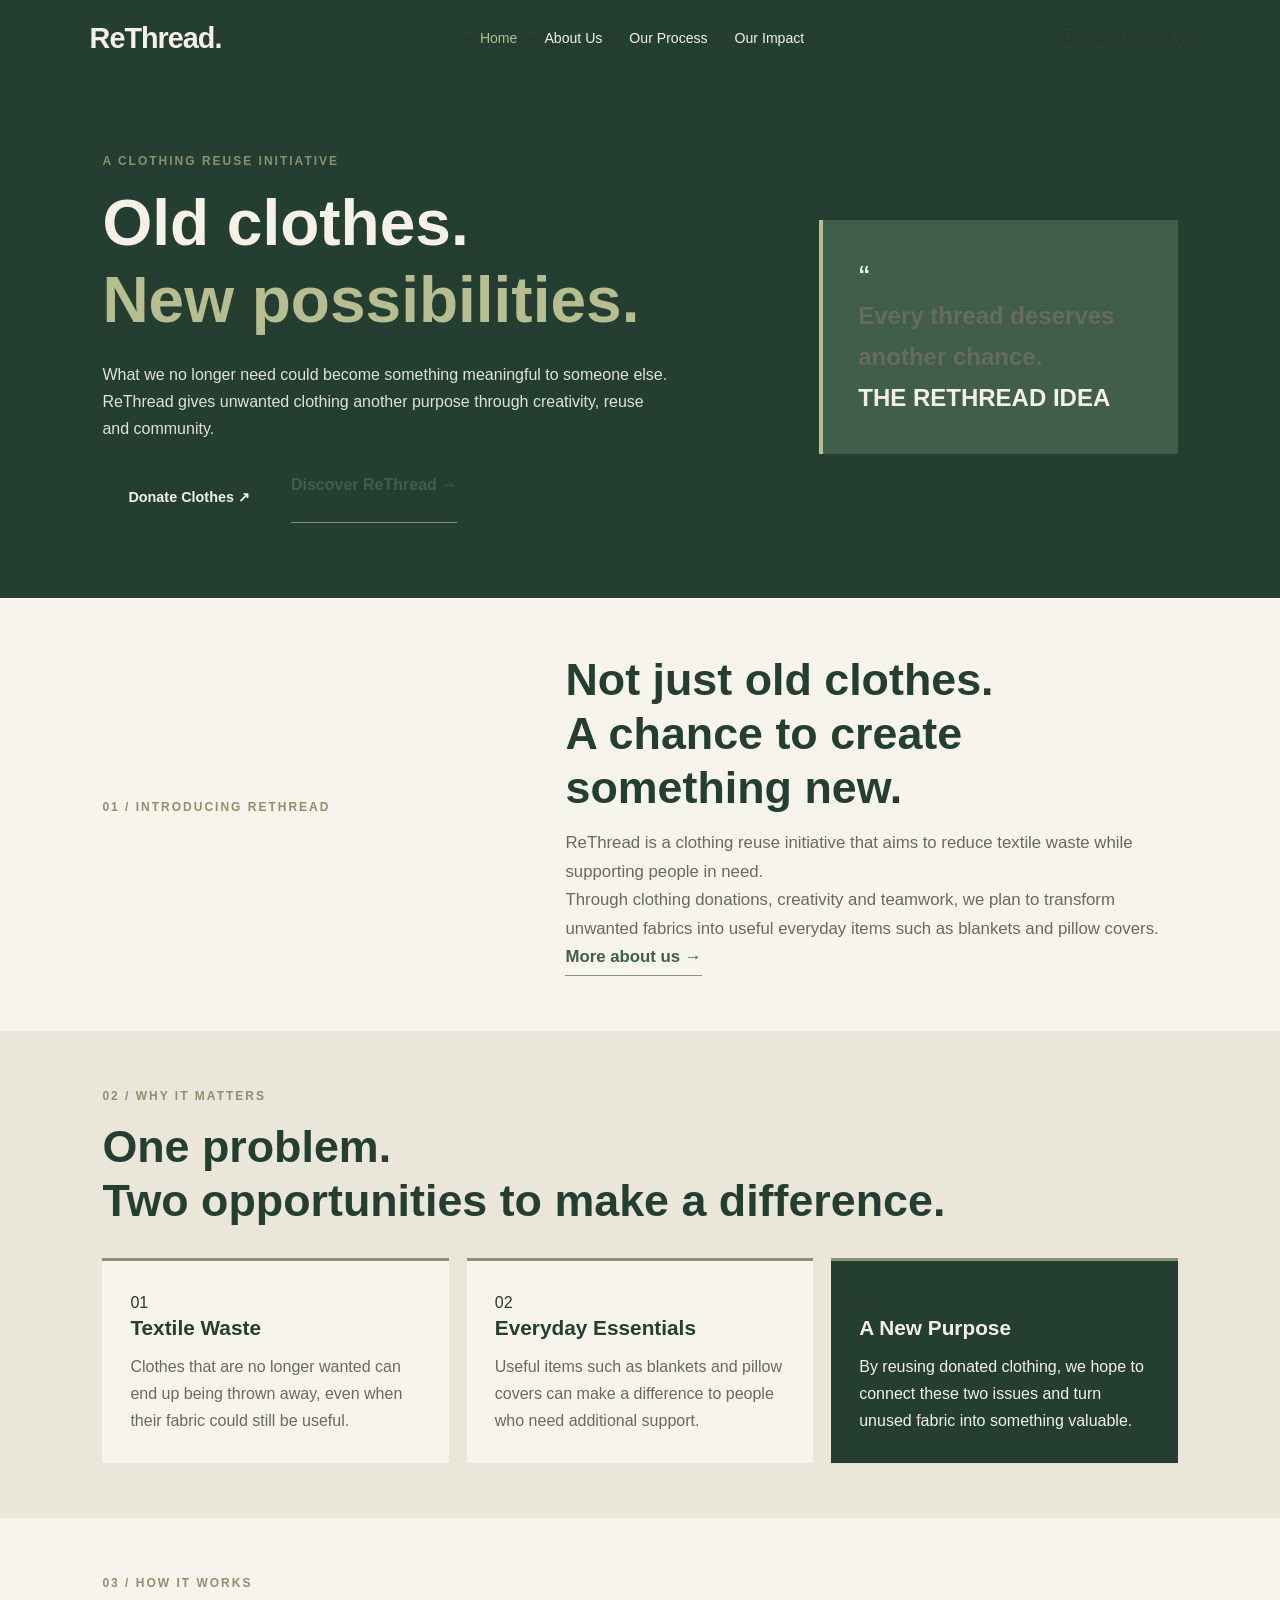
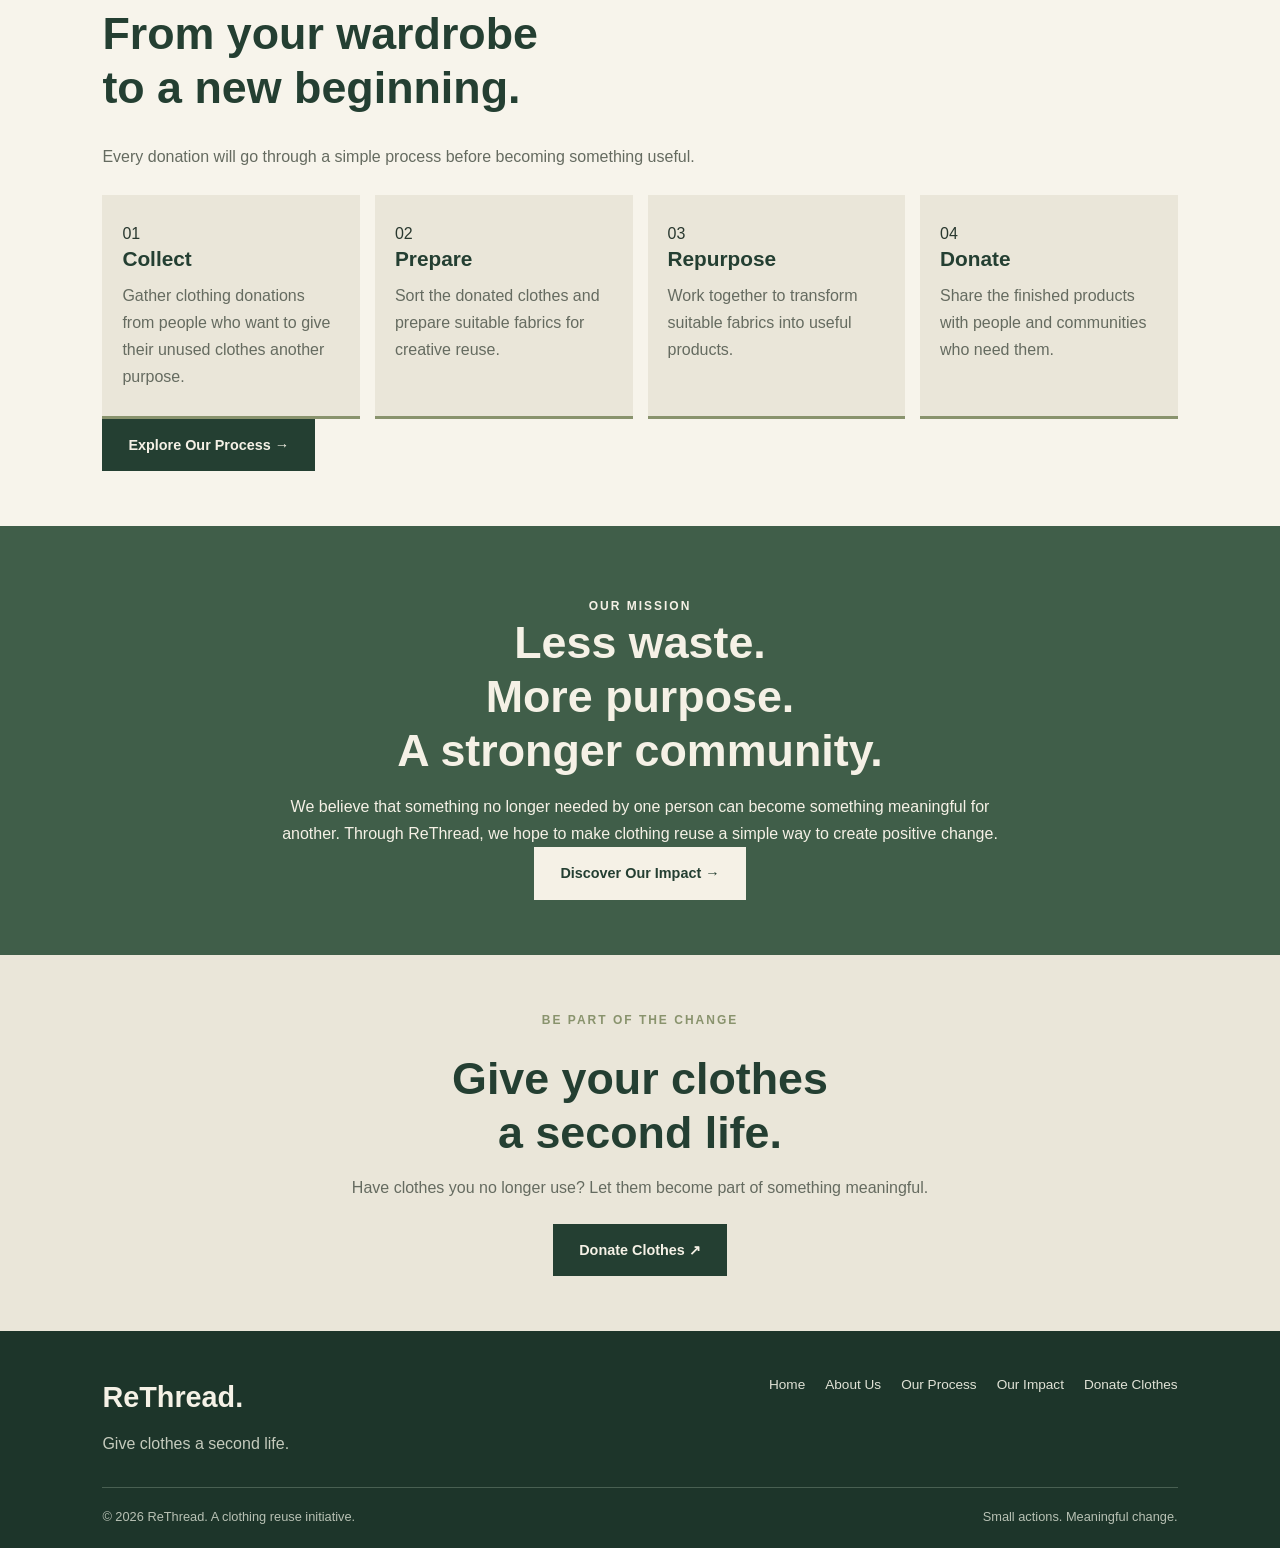
==== commit 4152849b: "Update index.html" ====
--- a/index.html
+++ b/index.html
@@ -2,13 +2,13 @@
 <!DOCTYPE html>
 <html lang="en">
 <head>
-    <link rel="icon" type="image/png" href="rethread-favicon.png">
     <meta charset="UTF-8">
     <meta name="viewport" content="width=device-width, initial-scale=1.0">
     <title>ReThread | Give Clothes a Second Life</title>
+
+    <link rel="icon" type="image/svg+xml" href="favicon.svg">
     <link rel="stylesheet" href="style.css">
 </head>
-
 <body>
 
     <!-- NAVIGATION BAR -->
--- a/style.css
+++ b/style.css
@@ -1,9 +1,9 @@
 
-/* ================================
-   RETHREAD — MAIN STYLESHEET
-================================ */
-
-/* 1. GENERAL STYLES */
+/* =================================
+   RETHREAD - MAIN STYLESHEET
+================================= */
+
+/* 1. GENERAL STYLING */
 
 * {
     margin: 0;
@@ -19,29 +19,47 @@
     font-family: "Trebuchet MS", Arial, sans-serif;
     background-color: #f7f4eb;
     color: #29382f;
-    line-height: 1.6;
+    line-height: 1.7;
 }
 
 a {
+    text-decoration: none;
     color: inherit;
-    text-decoration: none;
+}
+
+p {
+    color: #656b60;
 }
 
 h1, h2, h3 {
-    line-height: 1.15;
-    font-weight: 700;
-}
-
-p {
-    color: #666c61;
+    color: #243f32;
+    line-height: 1.2;
+}
+
+h1 {
+    font-size: clamp(2.5rem, 5vw, 4.8rem);
+}
+
+h2 {
+    font-size: clamp(2rem, 3.5vw, 3rem);
+}
+
+h3 {
+    font-size: 1.3rem;
 }
 
 section {
-    padding: 48px 7%;
-}
-
-button, a {
-    transition: 0.25s ease;
+    padding: 55px 8%;
+}
+
+.section-label,
+.eyebrow {
+    color: #89936d;
+    font-size: 0.75rem;
+    font-weight: bold;
+    letter-spacing: 2px;
+    text-transform: uppercase;
+    margin-bottom: 14px;
 }
 
 
@@ -49,13 +67,15 @@
 
 header {
     background-color: #243f32;
-    padding: 18px 7%;
     position: sticky;
     top: 0;
-    z-index: 100;
+    z-index: 1000;
+    width: 100%;
 }
 
 .navbar {
+    min-height: 76px;
+    padding: 12px 7%;
     display: flex;
     justify-content: space-between;
     align-items: center;
@@ -63,243 +83,216 @@
 }
 
 .logo {
-    color: #f7f4eb;
-    font-size: 27px;
+    color: #f5f1e6;
+    font-size: 1.8rem;
     font-weight: bold;
-    letter-spacing: 1px;
+    letter-spacing: -1px;
+    white-space: nowrap;
 }
 
 .nav-links {
     display: flex;
+    justify-content: flex-end;
     align-items: center;
-    justify-content: flex-end;
     gap: 27px;
-    margin-left: auto;
+    flex-wrap: wrap;
 }
 
 .nav-links a {
-    color: #eeeade;
-    font-size: 14px;
-    font-weight: 600;
-    position: relative;
-}
-
-.nav-links a:not(.nav-button)::after {
-    content: "";
-    position: absolute;
-    left: 0;
-    bottom: -6px;
-    width: 0;
-    height: 2px;
-    background-color: #c6c99b;
-    transition: width 0.25s ease;
-}
-
-.nav-links a:hover::after,
-.nav-links a.active::after {
-    width: 100%;
+    color: #f5f1e6;
+    font-size: 0.88rem;
+    font-weight: 500;
+    transition: color 0.25s ease;
 }
 
 .nav-links a:hover {
-    color: #d8d9b5;
-}
-
-.nav-links .nav-button {
-    background-color: #e9e5d6;
-    color: #243f32;
-    padding: 10px 18px;
-    border-radius: 4px;
-}
-
-.nav-links .nav-button:hover {
-    background-color: #c9cfaa;
-    transform: translateY(-2px);
-}
-
-
-/* 3. BUTTONS AND SMALL LABELS */
+    color: #b5bd91;
+}
+
+/* Donate link: plain text, no box */
+
+.nav-links a.nav-button,
+.nav-links a.nav-button:visited,
+.nav-links a.nav-button.active {
+    background: transparent !important;
+    background-color: transparent !important;
+    border: none !important;
+    outline: none !important;
+    box-shadow: none !important;
+    color: #b5bd91 !important;
+    padding: 0 !important;
+    border-radius: 0 !important;
+    display: inline-block;
+}
+
+.nav-links a.nav-button:hover {
+    color: #f5f1e6 !important;
+    background: transparent !important;
+}
+
+/* Active page link */
+
+.nav-links a.active:not(.nav-button) {
+    color: #b5bd91;
+}
+
+
+/* 3. BUTTONS */
 
 .button {
     display: inline-block;
-    background-color: #344f3c;
-    color: #fffdf5;
-    padding: 13px 23px;
-    border-radius: 4px;
-    font-size: 14px;
+    background-color: #243f32;
+    color: #f5f1e6;
+    padding: 13px 25px;
+    border: 1px solid #243f32;
+    font-size: 0.9rem;
     font-weight: bold;
+    transition: 0.25s ease;
 }
 
 .button:hover {
-    background-color: #526d4e;
+    background-color: #405e49;
+    border-color: #405e49;
     transform: translateY(-2px);
 }
 
 .light-button {
-    display: inline-block;
-    background-color: #f4f0e3;
-    color: #294333;
-    padding: 13px 23px;
-    border-radius: 4px;
-    font-size: 14px;
-    font-weight: bold;
+    background-color: #f5f1e6;
+    color: #243f32;
+    border-color: #f5f1e6;
 }
 
 .light-button:hover {
-    background-color: #d9dfbd;
-    transform: translateY(-2px);
+    background-color: #b5bd91;
+    border-color: #b5bd91;
+    color: #243f32;
 }
 
 .text-link {
     display: inline-block;
-    color: #526d4e;
+    color: #405e49;
     font-weight: bold;
-    border-bottom: 1px solid #8a9368;
+    border-bottom: 1px solid #89936d;
     padding-bottom: 3px;
 }
 
-.text-link:hover {
-    color: #243f32;
-}
-
-.eyebrow,
-.section-label,
-.step-label {
-    display: inline-block;
-    color: #89936a;
-    font-size: 12px;
-    font-weight: bold;
-    letter-spacing: 2px;
-    text-transform: uppercase;
-    margin-bottom: 13px;
-}
-
-
-/* 4. HOME PAGE — HERO */
+
+/* 4. HOMEPAGE HERO */
 
 .home-hero {
     background-color: #243f32;
-    color: #f7f4eb;
-    min-height: 430px;
-    padding: 65px 7%;
+    color: #f5f1e6;
+    min-height: 480px;
+    padding: 75px 8%;
     display: grid;
     grid-template-columns: 1.5fr 0.8fr;
     align-items: center;
     gap: 45px;
 }
 
-.hero-content h1 {
-    font-size: clamp(42px, 6vw, 70px);
-    max-width: 720px;
+.home-hero h1 {
+    color: #f5f1e6;
+    max-width: 750px;
     margin-bottom: 22px;
-    color: #f8f5e9;
-}
-
-.hero-content h1 span {
-    color: #c5ca9b;
+}
+
+.home-hero h1 span {
+    color: #b5bd91;
 }
 
 .hero-description {
-    color: #d6d9ce;
-    max-width: 540px;
-    margin-bottom: 27px;
-    font-size: 16px;
+    color: #e0e2d6;
+    max-width: 570px;
+    margin-bottom: 28px;
 }
 
 .hero-buttons {
     display: flex;
+    gap: 15px;
     flex-wrap: wrap;
-    gap: 13px;
 }
 
 .hero-side {
-    background-color: #82906b;
-    padding: 32px;
-    border-radius: 5px;
-    color: #fffdf5;
-}
-
-.hero-side p,
+    background-color: #405e49;
+    padding: 35px;
+    border-left: 4px solid #b5bd91;
+}
+
 .hero-quote {
-    color: #fffdf5;
-}
-
-.hero-quote {
-    font-size: 23px;
+    color: #f5f1e6;
+    font-size: 1.5rem;
     font-weight: bold;
-    line-height: 1.4;
-}
-
-
-/* 5. HOME PAGE — INTRODUCTION */
+}
+
+
+/* 5. HOMEPAGE INTRO */
 
 .home-intro {
     display: grid;
     grid-template-columns: 0.8fr 1.2fr;
-    gap: 45px;
-    align-items: start;
+    gap: 55px;
+    align-items: center;
+}
+
+.intro-content h2 {
+    margin-bottom: 15px;
+}
+
+.intro-text {
+    font-size: 1.05rem;
+    max-width: 650px;
+}
+
+
+/* 6. HOMEPAGE PROBLEM */
+
+.home-problem {
+    background-color: #eae6d9;
+}
+
+.home-problem h2 {
+    margin-bottom: 30px;
+}
+
+.problem-grid {
+    display: grid;
+    grid-template-columns: repeat(3, 1fr);
+    gap: 18px;
+}
+
+.problem-card {
     background-color: #f7f4eb;
-}
-
-.home-intro h2 {
-    font-size: 36px;
-    max-width: 400px;
-}
-
-.intro-text {
-    font-size: 17px;
-    max-width: 680px;
-}
-
-
-/* 6. HOME PAGE — PROBLEM SECTION */
-
-.home-problem {
-    background-color: #eae7da;
-}
-
-.home-problem h2 {
-    font-size: 35px;
-    margin-bottom: 25px;
-    max-width: 600px;
-}
-
-.problem-grid {
-    display: grid;
-    grid-template-columns: repeat(3, 1fr);
-    gap: 17px;
-}
-
-.problem-card {
-    background-color: #fbf9f3;
-    padding: 25px;
-    border-radius: 5px;
-    border-top: 4px solid #89936a;
+    padding: 28px;
+    border-top: 3px solid #89936d;
+    transition: transform 0.25s ease;
+}
+
+.problem-card:hover {
+    transform: translateY(-5px);
 }
 
 .problem-card h3 {
-    margin-bottom: 10px;
-    font-size: 20px;
-}
-
-.problem-card p {
-    font-size: 14px;
+    margin-bottom: 12px;
 }
 
 .featured-card {
-    background-color: #344f3c;
-    color: #fffdf5;
+    background-color: #243f32;
 }
 
 .featured-card h3,
 .featured-card p {
-    color: #fffdf5;
-}
-
-
-/* 7. HOME PAGE — PROCESS PREVIEW */
+    color: #f5f1e6;
+}
+
+
+/* 7. HOMEPAGE PROCESS */
 
 .home-process h2 {
-    font-size: 35px;
+    margin-bottom: 28px;
+}
+
+.process-heading {
+    max-width: 700px;
     margin-bottom: 25px;
 }
 
@@ -310,158 +303,138 @@
 }
 
 .process-card {
-    background-color: #eeebdf;
-    padding: 23px;
-    border-radius: 5px;
-    border-bottom: 3px solid #89936a;
+    background-color: #eae6d9;
+    padding: 25px 20px;
+    border-bottom: 3px solid #89936d;
 }
 
 .process-card h3 {
     margin-bottom: 10px;
 }
 
-.process-card p {
-    font-size: 14px;
-}
-
-.process-card:hover,
-.problem-card:hover,
-.value-card:hover,
-.community-card:hover,
-.donation-card:hover {
-    transform: translateY(-4px);
-}
-
-
-/* 8. HOME PAGE — MISSION AND CTA */
+
+/* 8. HOMEPAGE MISSION */
 
 .home-mission {
-    background-color: #344f3c;
-    color: #fffdf5;
+    background-color: #405e49;
     text-align: center;
 }
 
-.home-mission h2 {
-    font-size: 35px;
+.home-mission h2,
+.home-mission p {
+    color: #f5f1e6;
+}
+
+.home-mission p {
+    max-width: 750px;
+    margin: 15px auto 0;
+}
+
+
+/* 9. HOMEPAGE CTA */
+
+.home-cta {
+    background-color: #eae6d9;
+    text-align: center;
+}
+
+.home-cta h2 {
     margin-bottom: 15px;
 }
 
-.home-mission p {
-    color: #e0e3d6;
-    max-width: 750px;
-    margin: auto;
-}
-
-.home-cta {
-    background-color: #dfe1cc;
-    display: flex;
-    justify-content: space-between;
+.home-cta p {
+    margin-bottom: 22px;
+}
+
+
+/* 10. ABOUT PAGE */
+
+.about-hero {
+    background-color: #243f32;
+    padding: 75px 8%;
+}
+
+.about-hero h1 {
+    color: #f5f1e6;
+    max-width: 850px;
+}
+
+.about-hero h1 span {
+    color: #b5bd91;
+}
+
+.about-hero p {
+    color: #e0e2d6;
+    max-width: 650px;
+    margin-top: 18px;
+}
+
+.about-story {
+    padding-top: 65px;
+    padding-bottom: 65px;
+}
+
+.story-layout {
+    display: grid;
+    grid-template-columns: 0.9fr 1.1fr;
+    gap: 55px;
     align-items: center;
-    gap: 25px;
-}
-
-.home-cta h2 {
-    font-size: 32px;
-    max-width: 550px;
-}
-
-
-/* 9. ABOUT PAGE */
-
-.about-hero,
-.process-hero,
-.impact-hero,
-.donate-hero {
-    background-color: #243f32;
-    color: #fffdf5;
-    padding: 55px 7%;
-}
-
-.about-hero h1,
-.process-hero h1,
-.impact-hero h1,
-.donate-hero h1 {
-    font-size: clamp(38px, 5vw, 58px);
-    max-width: 800px;
-    margin-bottom: 16px;
-}
-
-.about-hero p,
-.process-hero p,
-.impact-hero p,
-.donate-hero p {
-    color: #e0e3d6;
-    max-width: 700px;
-}
-
-.about-story {
-    display: grid;
-    grid-template-columns: 0.9fr 1.1fr;
-    gap: 45px;
-    align-items: start;
-}
-
-.about-story h2,
-.about-problem h2,
+}
+
+.story-heading h2 {
+    margin-top: 10px;
+}
+
+.story-description p {
+    margin-bottom: 15px;
+}
+
+.about-problem {
+    background-color: #eae6d9;
+}
+
+.problem-layout {
+    display: grid;
+    grid-template-columns: 1fr 1fr;
+    gap: 40px;
+}
+
+.problem-main h2 {
+    margin-bottom: 15px;
+}
+
+.problem-side {
+    display: grid;
+    gap: 15px;
+}
+
+.problem-point {
+    background-color: #f7f4eb;
+    padding: 22px;
+    border-left: 3px solid #89936d;
+}
+
+.problem-point h3 {
+    margin-bottom: 7px;
+}
+
+.about-vision {
+    background-color: #405e49;
+    text-align: center;
+}
+
 .about-vision h2,
-.about-values h2 {
-    font-size: 34px;
-    margin-bottom: 16px;
-}
-
-.story-description {
-    font-size: 16px;
-}
-
-.about-problem {
-    background-color: #eae7da;
-}
-
-.problem-layout {
-    display: grid;
-    grid-template-columns: 1fr 1fr;
-    gap: 35px;
-}
-
-.problem-main {
-    background-color: #344f3c;
-    color: #fffdf5;
-    padding: 30px;
-    border-radius: 5px;
-}
-
-.problem-main h2,
-.problem-main p {
-    color: #fffdf5;
-}
-
-.problem-side {
-    display: grid;
-    gap: 13px;
-}
-
-.problem-point {
-    background-color: #fbf9f3;
-    padding: 19px;
-    border-left: 4px solid #89936a;
-}
-
-.problem-point h3 {
-    margin-bottom: 5px;
-}
-
-.about-vision {
-    background-color: #dfe1cc;
-    text-align: center;
+.about-vision p {
+    color: #f5f1e6;
 }
 
 .about-vision p {
     max-width: 750px;
-    margin: auto;
+    margin: 15px auto 0;
 }
 
 .about-values h2 {
-    margin-bottom: 25px;
+    margin-bottom: 28px;
 }
 
 .values-grid {
@@ -471,423 +444,541 @@
 }
 
 .value-card {
-    background-color: #eeebdf;
-    padding: 23px;
-    border-radius: 5px;
-    border-top: 3px solid #89936a;
-    transition: 0.25s ease;
+    background-color: #eae6d9;
+    padding: 25px 20px;
+    border-top: 3px solid #89936d;
 }
 
 .value-card h3 {
-    margin-bottom: 9px;
-}
-
-.value-card p {
-    font-size: 14px;
-}
-
-.about-closing,
-.impact-closing {
-    background-color: #344f3c;
-    color: #fffdf5;
+    margin-bottom: 10px;
+}
+
+.about-closing {
+    background-color: #243f32;
     text-align: center;
 }
 
 .about-closing h2,
-.impact-closing h2 {
-    font-size: 32px;
-    margin-bottom: 12px;
-}
-
-.about-closing p,
-.impact-closing p {
-    color: #e0e3d6;
-    margin-bottom: 20px;
-}
-
-
-/* 10. PROCESS PAGE */
+.about-closing p {
+    color: #f5f1e6;
+}
+
+.about-closing p {
+    margin: 15px auto 22px;
+    max-width: 650px;
+}
+
+
+/* 11. PROCESS PAGE */
+
+.process-hero {
+    background-color: #243f32;
+    padding: 75px 8%;
+}
+
+.process-hero h1 {
+    color: #f5f1e6;
+}
+
+.process-hero h1 span {
+    color: #b5bd91;
+}
+
+.process-hero p {
+    color: #e0e2d6;
+    max-width: 650px;
+    margin-top: 18px;
+}
 
 .process-overview {
-    background-color: #eae7da;
+    max-width: 850px;
 }
 
 .process-overview h2 {
-    font-size: 33px;
-    margin-bottom: 12px;
+    margin-bottom: 15px;
 }
 
 .process-timeline {
-    display: grid;
-    gap: 17px;
-    margin-top: 25px;
+    background-color: #eae6d9;
+}
+
+.process-timeline h2 {
+    margin-bottom: 30px;
 }
 
 .timeline-item {
     display: grid;
-    grid-template-columns: 75px 1fr;
+    grid-template-columns: 65px 1fr;
     gap: 20px;
+    margin-bottom: 18px;
     align-items: start;
-    background-color: #fbf9f3;
-    padding: 24px;
-    border-radius: 5px;
-    border-left: 4px solid #89936a;
 }
 
 .timeline-number {
     width: 55px;
     height: 55px;
+    background-color: #243f32;
+    color: #f5f1e6;
     border-radius: 50%;
-    background-color: #344f3c;
-    color: #fffdf5;
     display: flex;
     justify-content: center;
     align-items: center;
-    font-size: 21px;
     font-weight: bold;
 }
 
+.timeline-content {
+    background-color: #f7f4eb;
+    padding: 25px;
+}
+
 .timeline-content h3 {
-    font-size: 22px;
-    margin-bottom: 8px;
-}
-
-.timeline-content p {
-    max-width: 800px;
+    margin-bottom: 10px;
+}
+
+.step-label {
+    color: #89936d;
+    font-size: 0.75rem;
+    font-weight: bold;
+    letter-spacing: 1.5px;
 }
 
 .product-list {
     display: grid;
     grid-template-columns: repeat(3, 1fr);
     gap: 15px;
+    margin-top: 25px;
+}
+
+.product-item {
+    background-color: #eae6d9;
+    padding: 22px;
+}
+
+.product-item h3 {
+    margin-bottom: 8px;
+}
+
+.process-purpose {
+    background-color: #405e49;
+    text-align: center;
+}
+
+.process-purpose h2,
+.process-purpose p {
+    color: #f5f1e6;
+}
+
+.process-purpose p {
+    max-width: 700px;
+    margin: 15px auto;
+}
+
+.process-cta {
+    text-align: center;
+}
+
+.process-cta h2 {
+    margin-bottom: 15px;
+}
+
+
+/* 12. IMPACT PAGE */
+
+.impact-hero {
+    background-color: #243f32;
+    padding: 75px 8%;
+}
+
+.impact-hero h1 {
+    color: #f5f1e6;
+}
+
+.impact-hero h1 span {
+    color: #b5bd91;
+}
+
+.impact-hero p {
+    color: #e0e2d6;
+    max-width: 650px;
+    margin-top: 18px;
+}
+
+.impact-intro {
+    max-width: 850px;
+}
+
+.impact-intro h2 {
+    margin-bottom: 15px;
+}
+
+.impact-environment {
+    background-color: #eae6d9;
+}
+
+.impact-layout {
+    display: grid;
+    grid-template-columns: 0.9fr 1.1fr;
+    gap: 45px;
+}
+
+.impact-heading h2 {
+    margin-top: 10px;
+}
+
+.impact-description p {
+    margin-bottom: 15px;
+}
+
+.impact-points {
+    display: grid;
+    gap: 12px;
     margin-top: 20px;
 }
 
-.product-item {
-    background-color: #eae7da;
-    padding: 20px;
-    border-radius: 5px;
-}
-
-.product-item h3 {
-    margin-bottom: 7px;
-}
-
-.process-purpose {
-    background-color: #dfe1cc;
+.impact-points > div {
+    background-color: #f7f4eb;
+    padding: 18px;
+    border-left: 3px solid #89936d;
+}
+
+.impact-community h2 {
+    margin-bottom: 25px;
+}
+
+.community-grid {
+    display: grid;
+    grid-template-columns: repeat(3, 1fr);
+    gap: 16px;
+}
+
+.community-card {
+    background-color: #eae6d9;
+    padding: 25px;
+    border-top: 3px solid #89936d;
+}
+
+.community-card h3 {
+    margin-bottom: 10px;
+}
+
+.impact-goals {
+    background-color: #243f32;
+}
+
+.impact-goals h2 {
+    color: #f5f1e6;
+    margin-bottom: 25px;
+}
+
+.goals-list {
+    display: grid;
+    gap: 12px;
+}
+
+.goal-item {
+    padding: 18px 22px;
+    background-color: #405e49;
+    border-left: 3px solid #b5bd91;
+}
+
+.goal-item h3,
+.goal-item p {
+    color: #f5f1e6;
+}
+
+.impact-progress h2 {
+    margin-bottom: 25px;
+}
+
+.progress-grid {
+    display: grid;
+    grid-template-columns: repeat(4, 1fr);
+    gap: 15px;
+}
+
+.progress-item {
+    background-color: #eae6d9;
+    padding: 25px 18px;
+    border-bottom: 3px solid #89936d;
+}
+
+.progress-item h3 {
+    margin-bottom: 8px;
+}
+
+.progress-note {
+    margin-top: 20px;
+    font-size: 0.85rem;
+}
+
+.impact-closing {
+    background-color: #405e49;
     text-align: center;
 }
 
-.process-purpose h2 {
-    font-size: 32px;
+.impact-closing h2,
+.impact-closing p {
+    color: #f5f1e6;
+}
+
+.impact-closing p {
+    max-width: 650px;
+    margin: 15px auto 22px;
+}
+
+
+/* 13. DONATE PAGE */
+
+.donate-hero {
+    background-color: #243f32;
+    padding: 75px 8%;
+}
+
+.donate-hero h1 {
+    color: #f5f1e6;
+    max-width: 850px;
+}
+
+.donate-hero h1 span {
+    color: #b5bd91;
+}
+
+.donate-hero > p:not(.eyebrow) {
+    color: #e0e2d6;
+    max-width: 650px;
+    margin: 20px 0 25px;
+}
+
+.donate-intro-layout {
+    display: grid;
+    grid-template-columns: 0.9fr 1.1fr;
+    gap: 50px;
+    align-items: center;
+}
+
+.donate-intro-layout h2 {
+    margin-top: 10px;
+}
+
+.donate-guidelines {
+    background-color: #eae6d9;
+}
+
+.guidelines-intro {
+    max-width: 700px;
+    margin-bottom: 28px;
+}
+
+.guidelines-intro h2 {
     margin-bottom: 12px;
 }
 
-.process-purpose p {
-    max-width: 750px;
-    margin: auto;
-}
-
-.process-cta {
-    background-color: #344f3c;
-    color: #fffdf5;
-    text-align: center;
-}
-
-.process-cta h2 {
-    font-size: 32px;
+.donation-grid {
+    display: grid;
+    grid-template-columns: repeat(3, 1fr);
+    gap: 18px;
+}
+
+.donation-card {
+    background-color: #f7f4eb;
+    padding: 28px;
+    border-top: 3px solid #89936d;
+    transition: transform 0.25s ease;
+}
+
+.donation-card:hover {
+    transform: translateY(-5px);
+}
+
+.donation-card span {
+    color: #89936d;
+    font-weight: bold;
+    font-size: 1.1rem;
+}
+
+.donation-card h3 {
+    margin: 12px 0;
+}
+
+.donation-note {
+    margin-top: 22px;
+    font-size: 0.9rem;
+}
+
+.donate-steps h2 {
+    margin-bottom: 28px;
+}
+
+.donate-step-grid {
+    display: grid;
+    grid-template-columns: repeat(3, 1fr);
+    gap: 18px;
+}
+
+.donate-step {
+    background-color: #eae6d9;
+    padding: 28px;
+    border-bottom: 3px solid #89936d;
+}
+
+.donate-step span {
+    color: #89936d;
+    font-size: 1.2rem;
+    font-weight: bold;
+}
+
+.donate-step h3 {
+    margin: 12px 0;
+}
+
+.donate-next {
+    background-color: #405e49;
+}
+
+.donate-next h2,
+.donate-next p {
+    color: #f5f1e6;
+}
+
+.donate-next h2 {
     margin-bottom: 15px;
-}
-
-.process-cta p {
-    color: #e0e3d6;
-    margin-bottom: 20px;
-}
-
-
-/* 11. IMPACT PAGE */
-
-.impact-intro {
-    display: grid;
-    grid-template-columns: 0.8fr 1.2fr;
-    gap: 40px;
-    align-items: start;
-}
-
-.impact-intro h2,
-.impact-environment h2,
-.impact-community h2,
-.impact-goals h2,
-.impact-progress h2 {
-    font-size: 33px;
-    margin-bottom: 15px;
-}
-
-.impact-environment {
-    background-color: #eae7da;
-}
-
-.impact-layout {
-    display: grid;
-    grid-template-columns: 1fr 1fr;
-    gap: 35px;
-    align-items: start;
-}
-
-.impact-heading {
-    background-color: #344f3c;
-    color: #fffdf5;
-    padding: 30px;
-    border-radius: 5px;
-}
-
-.impact-heading h2,
-.impact-heading p {
-    color: #fffdf5;
-}
-
-.impact-points {
-    display: grid;
-    gap: 13px;
-}
-
-.impact-points p {
-    background-color: #fbf9f3;
-    padding: 17px;
-    border-left: 4px solid #89936a;
-}
-
-.community-grid {
-    display: grid;
-    grid-template-columns: repeat(3, 1fr);
-    gap: 15px;
-}
-
-.community-card {
-    background-color: #eeebdf;
-    padding: 23px;
-    border-radius: 5px;
-    transition: 0.25s ease;
-}
-
-.community-card h3 {
-    margin-bottom: 8px;
-}
-
-.impact-goals {
-    background-color: #dfe1cc;
-}
-
-.goals-list {
-    display: grid;
-    gap: 10px;
-}
-
-.goal-item {
-    background-color: #fbf9f3;
-    padding: 16px 20px;
-    border-left: 4px solid #89936a;
-}
-
-.progress-grid {
-    display: grid;
-    grid-template-columns: repeat(4, 1fr);
-    gap: 14px;
-}
-
-.progress-item {
-    background-color: #eae7da;
-    padding: 23px;
-    border-radius: 5px;
-    text-align: center;
-}
-
-.progress-item h3 {
-    font-size: 17px;
-    margin-bottom: 7px;
-}
-
-.progress-note {
-    margin-top: 17px;
-    font-size: 13px;
-    font-style: italic;
-}
-
-
-/* 12. DONATE PAGE */
-
-.donate-intro {
-    display: grid;
-    grid-template-columns: 1fr 1fr;
-    gap: 35px;
-    align-items: start;
-}
-
-.donate-intro h2,
-.donate-guidelines h2,
-.donate-steps h2,
-.donate-next h2,
-.donate-contact h2 {
-    font-size: 33px;
-    margin-bottom: 15px;
-}
-
-.donate-guidelines {
-    background-color: #eae7da;
-}
-
-.donation-grid {
-    display: grid;
-    grid-template-columns: repeat(3, 1fr);
-    gap: 15px;
-    margin-top: 22px;
-}
-
-.donation-card {
-    background-color: #fbf9f3;
-    padding: 23px;
-    border-radius: 5px;
-    border-top: 4px solid #89936a;
-    transition: 0.25s ease;
-}
-
-.donation-card h3 {
-    margin-bottom: 8px;
-}
-
-.donation-note {
-    margin-top: 18px;
-    font-size: 14px;
-}
-
-.donate-step-grid {
-    display: grid;
-    grid-template-columns: repeat(3, 1fr);
-    gap: 15px;
-    margin-top: 22px;
-}
-
-.donate-step {
-    background-color: #eeebdf;
-    padding: 23px;
-    border-radius: 5px;
-}
-
-.donate-step h3 {
-    margin-bottom: 8px;
-}
-
-.donate-next {
-    background-color: #dfe1cc;
-    text-align: center;
 }
 
 .donate-next p {
     max-width: 700px;
-    margin: auto;
+    margin-bottom: 18px;
+}
+
+.donate-next .text-link {
+    color: #f5f1e6;
+    border-color: #b5bd91;
 }
 
 .donate-contact {
-    background-color: #344f3c;
-    color: #fffdf5;
-    text-align: center;
-}
-
-.donate-contact h2,
+    background-color: #243f32;
+    display: grid;
+    grid-template-columns: 1.2fr 0.8fr;
+    align-items: center;
+    gap: 40px;
+}
+
+.donate-contact h2 {
+    color: #f5f1e6;
+    margin-bottom: 15px;
+}
+
 .donate-contact p {
-    color: #fffdf5;
-}
-
-.donate-contact p {
-    margin-bottom: 20px;
+    color: #e0e2d6;
 }
 
 .contact-note {
-    font-size: 13px;
-    margin-top: 14px;
-    color: #e0e3d6;
-}
-
-
-/* 13. FOOTER */
+    background-color: #405e49;
+    padding: 30px;
+    border-left: 4px solid #b5bd91;
+}
+
+.contact-note h3 {
+    color: #f5f1e6;
+    margin: 12px 0 22px;
+    overflow-wrap: anywhere;
+}
+
+.contact-note > p:first-child {
+    color: #b5bd91;
+    font-size: 0.75rem;
+    letter-spacing: 1.5px;
+    font-weight: bold;
+}
+
+
+/* 14. FOOTER */
 
 .site-footer {
-    background-color: #243f32;
-    color: #f7f4eb;
-    padding: 35px 7% 20px;
+    background-color: #1d352a;
+    padding: 42px 8% 20px;
 }
 
 .footer-top {
     display: flex;
     justify-content: space-between;
-    align-items: center;
-    gap: 25px;
-    padding-bottom: 25px;
+    align-items: flex-start;
+    gap: 35px;
+    padding-bottom: 30px;
 }
 
 .footer-logo {
-    font-size: 25px;
+    color: #f5f1e6;
+    font-size: 1.8rem;
     font-weight: bold;
-    letter-spacing: 1px;
+}
+
+.footer-top p {
+    color: #c5cbbd;
+    margin-top: 8px;
 }
 
 .footer-links {
     display: flex;
+    gap: 20px;
     flex-wrap: wrap;
-    gap: 20px;
 }
 
 .footer-links a {
-    color: #e0e3d6;
-    font-size: 13px;
+    color: #e0e2d6;
+    font-size: 0.85rem;
 }
 
 .footer-links a:hover {
-    color: #c5ca9b;
+    color: #b5bd91;
 }
 
 .footer-bottom {
-    border-top: 1px solid #526b58;
-    padding-top: 17px;
-    color: #cbd1c5;
-    font-size: 12px;
-}
-
-
-/* 14. HOVER EFFECTS */
-
-.problem-card,
-.process-card,
-.value-card,
-.community-card,
-.donation-card,
-.donate-step,
-.product-item {
-    transition: transform 0.25s ease;
+    border-top: 1px solid #496052;
+    padding-top: 18px;
+    display: flex;
+    justify-content: space-between;
+    gap: 15px;
+    flex-wrap: wrap;
+}
+
+.footer-bottom p {
+    color: #b8c1b4;
+    font-size: 0.8rem;
 }
 
 
 /* 15. ACCESSIBILITY */
 
-a:focus-visible {
-    outline: 3px solid #c5ca9b;
+a:focus-visible,
+button:focus-visible {
+    outline: 2px solid #b5bd91;
     outline-offset: 4px;
 }
 
 
-/* 16. TABLET AND MOBILE RESPONSIVE DESIGN */
-
-@media (max-width: 900px) {
+/* 16. TABLET RESPONSIVENESS */
+
+@media (max-width: 1000px) {
+
+    .navbar {
+        padding: 15px 5%;
+    }
+
     .nav-links {
-        gap: 14px;
+        gap: 15px;
     }
 
     .nav-links a {
-        font-size: 12px;
-    }
-
-    .home-hero {
-        grid-template-columns: 1fr 0.8fr;
+        font-size: 0.8rem;
+    }
+
+    .home-hero,
+    .about-story,
+    .story-layout,
+    .problem-layout,
+    .impact-layout,
+    .donate-intro-layout {
+        gap: 28px;
     }
 
     .process-grid,
@@ -895,68 +986,48 @@
     .progress-grid {
         grid-template-columns: repeat(2, 1fr);
     }
-
-    .problem-grid,
-    .community-grid,
-    .donation-grid,
-    .donate-step-grid {
-        grid-template-columns: repeat(2, 1fr);
-    }
-}
-
-@media (max-width: 650px) {
-    header {
-        padding: 15px 5%;
+}
+
+
+/* 17. MOBILE RESPONSIVENESS */
+
+@media (max-width: 700px) {
+
+    section {
+        padding: 40px 6%;
     }
 
     .navbar {
         flex-direction: column;
-        align-items: flex-start;
-        gap: 13px;
+        gap: 12px;
+        padding: 15px 5%;
     }
 
     .nav-links {
-        width: 100%;
-        justify-content: flex-start;
-        flex-wrap: wrap;
+        justify-content: center;
         gap: 12px 18px;
-        margin-left: 0;
     }
 
     .nav-links a {
-        font-size: 12px;
-    }
-
-    .nav-links .nav-button {
-        padding: 7px 12px;
-    }
-
-    section {
-        padding: 35px 6%;
+        font-size: 0.78rem;
+    }
+
+    .home-hero,
+    .home-intro,
+    .story-layout,
+    .problem-layout,
+    .impact-layout,
+    .donate-intro-layout,
+    .donate-contact {
+        grid-template-columns: 1fr;
     }
 
     .home-hero {
-        grid-template-columns: 1fr;
-        padding: 45px 6%;
-        gap: 25px;
-    }
-
-    .hero-content h1 {
-        font-size: 43px;
+        padding: 55px 6%;
     }
 
     .hero-side {
-        padding: 23px;
-    }
-
-    .home-intro,
-    .about-story,
-    .problem-layout,
-    .impact-intro,
-    .impact-layout,
-    .donate-intro {
-        grid-template-columns: 1fr;
-        gap: 20px;
+        padding: 24px;
     }
 
     .problem-grid,
@@ -970,39 +1041,59 @@
         grid-template-columns: 1fr;
     }
 
-    .home-cta,
-    .footer-top {
-        flex-direction: column;
-        align-items: flex-start;
-    }
-
     .timeline-item {
-        grid-template-columns: 48px 1fr;
-        gap: 13px;
-        padding: 18px;
+        grid-template-columns: 45px 1fr;
+        gap: 12px;
     }
 
     .timeline-number {
         width: 42px;
         height: 42px;
-        font-size: 17px;
+    }
+
+    .footer-top {
+        flex-direction: column;
+    }
+
+    .footer-links {
+        gap: 14px;
+    }
+
+    .footer-bottom {
+        flex-direction: column;
     }
 
     .about-hero,
     .process-hero,
     .impact-hero,
     .donate-hero {
-        padding: 42px 6%;
-    }
-
-    .about-hero h1,
-    .process-hero h1,
-    .impact-hero h1,
-    .donate-hero h1 {
-        font-size: 39px;
-    }
-
-    .footer-links {
-        gap: 12px 17px;
-    }
-}
+        padding: 55px 6%;
+    }
+
+    h1 {
+        font-size: 2.6rem;
+    }
+   .nav-links a.nav-button,
+.nav-links a.nav-button.active {
+    background: transparent !important;
+    border: none !important;
+    outline: none !important;
+    box-shadow: none !important;
+    padding: 0 !important;
+    border-radius: 0 !important;
+    color: #b5bd91 !important;
+    text-decoration: none !important;
+}
+
+.nav-links a.nav-button:hover,
+.nav-links a.nav-button.active:hover {
+    background: transparent !important;
+    border: none !important;
+    box-shadow: none !important;
+    color: #f5f1e6 !important;
+}
+
+    h2 {
+        font-size: 2rem;
+    }
+}
